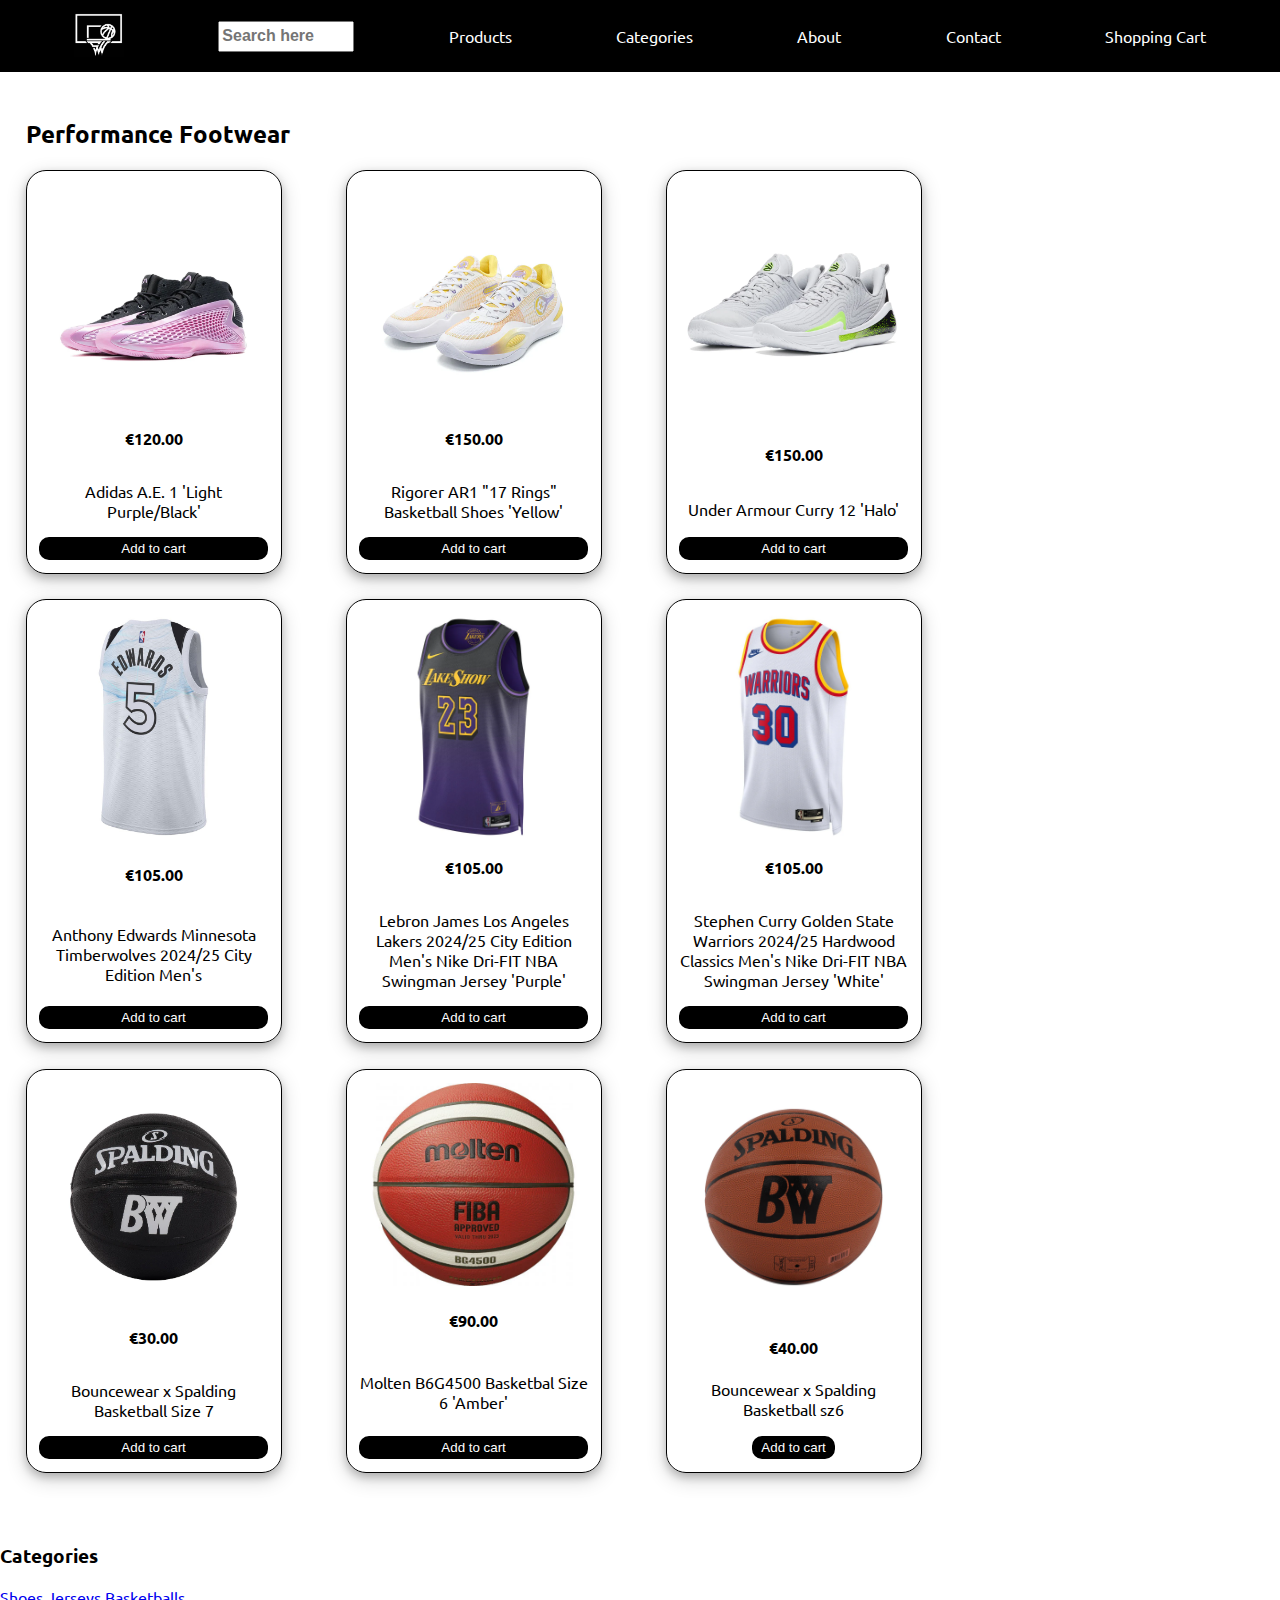
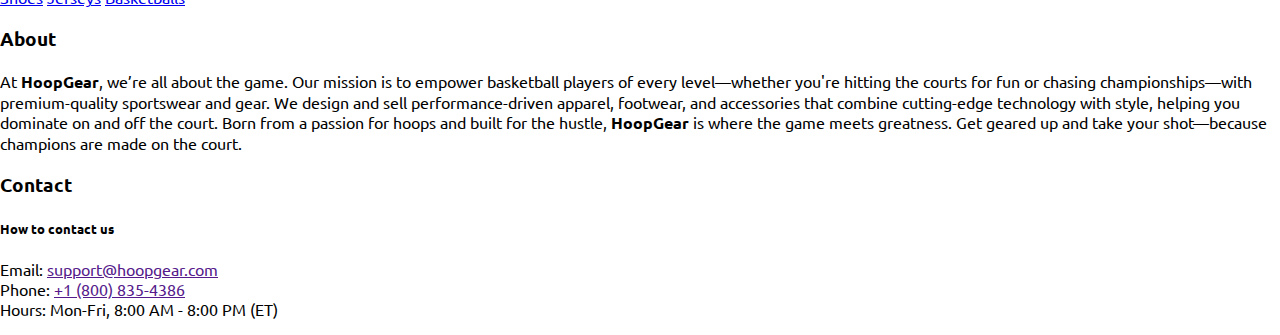
==== index.html @ bdf06744 "added wrapper to card parent" ====
<!DOCTYPE html>
<html lang="en">
  <head>
    <meta charset="UTF-8" />
    <meta name="viewport" content="width=device-width, initial-scale=1.0" />
    <title>Hoopgear</title>
    <link rel="stylesheet" href="css/style.css" />
    <link rel="preconnect" href="https://fonts.googleapis.com" />
    <link rel="preconnect" href="https://fonts.gstatic.com" crossorigin />
    <link
      href="https://fonts.googleapis.com/css2?family=Ubuntu:ital,wght@0,300;0,400;0,500;0,700;1,300;1,400;1,500;1,700&display=swap"
      rel="stylesheet"
    />
  </head>
  <body>
    <header>
      <!--Navigation bar-->
      <section id="home">
        <nav class="navbar">
          <div class="navContainer">
            <a href="#home">
              <img src="fotos/Hoopgear.jpg" alt="HoopGear" class="logo" />
            </a>
            <div class="search">
              <input
                type="text"
                placeholder="Search here"
                class="search-content"
              />
            </div>
            <a href="#products">Products</a>
            <a href="#categories">Categories</a>
            <a href="#about">About</a>
            <a href="#contact">Contact</a>
            <a href="pages/shopCart.html">Shopping Cart</a>
          </div>
        </nav>
      </section>
    </header>
    <div class="main">
      <div id="products">
        <h2><b>Performance Footwear</b></h2>
        <div class="grid-container-shoes">
          <div class="card">
            <img src="fotos/AE1.webp" alt="Anthony Edwards 1s" />
            <p><b>€120.00</b></p>
            <p>Adidas A.E. 1 'Light Purple/Black'</p>
            <button class="addCart">Add to cart</button>
          </div>

          <div class="card">
            <img src="fotos/AR1.webp" alt="Austin Reaves 1s" />
            <p><b>€150.00</b></p>
            <p>Rigorer AR1 "17 Rings" Basketball Shoes 'Yellow'</p>
            <button class="addCart">Add to cart</button>
          </div>

          <div class="card">
            <img src="fotos/curry12s.webp" alt="Stephen Curry Jersey" />
            <p><b>€150.00</b></p>
            <p>Under Armour Curry 12 'Halo'</p>
            <button class="addCart">Add to cart</button>
          </div>
        </div>

        <div class="grid-container-jerseys">
          <div class="card">
            <img src="fotos/AE_jersey.jpg" alt="Anthony Edwards Jersey" />
            <p><b>€105.00</b></p>
            <p>
              Anthony Edwards Minnesota Timberwolves 2024/25 City Edition Men's
            </p>
            <button class="addCart">Add to cart</button>
          </div>

          <div class="card">
            <img src="fotos/lebron-jersey.webp" alt="Lebron James Jersey" />
            <p><b>€105.00</b></p>
            <p>
              Lebron James Los Angeles Lakers 2024/25 City Edition Men's Nike
              Dri-FIT NBA Swingman Jersey 'Purple'
            </p>
            <button class="addCart">Add to cart</button>
          </div>

          <div class="card">
            <img src="fotos/steph-jersey.webp" alt="Stephen Curry Jersey" />
            <p><b>€105.00</b></p>
            <p>
              Stephen Curry Golden State Warriors 2024/25 Hardwood Classics
              Men's Nike Dri-FIT NBA Swingman Jersey 'White'
            </p>
            <button class="addCart">Add to cart</button>
          </div>
        </div>

        <div class="grid-container-balls">
          <div class="card">
            <img
              src="fotos/spalding_bouncwearBall.webp"
              alt="Spalding Bouncewear Basketball"
            />
            <p><b>€30.00</b></p>
            <p>Bouncewear x Spalding Basketball Size 7</p>
            <button class="addCart">Add to cart</button>
          </div>

          <div class="card">
            <img src="fotos/molten-ball.webp" alt="Molten ball " />

            <p><b>€90.00</b></p>
            <p>Molten B6G4500 Basketbal Size 6 'Amber'</p>
            <button class="addCart">Add to cart</button>
          </div>

          <div class="card">
            <img
              src="fotos/bouncewear-brown-ball.webp"
              alt="Bouncewear Brown ball"
            />
            <div class="card-description">
              <h4>€40.00</h4>
              <p>Bouncewear x Spalding Basketball sz6</p>
              <button class="addCart">Add to cart</button>
            </div>
          </div>
        </div>
      </div>
      <aside></aside>
      <section id="categories">
        <h3>Categories</h3>
        <a href="#shoes">Shoes</a>
        <a href="#jerseys">Jerseys</a>
        <a href="#basketballs">Basketballs</a>
      </section>
    </div>
    <footer>
      <section id="about">
        <h3>About</h3>
        <p>
          At <b>HoopGear</b>, we’re all about the game. Our mission is to
          empower basketball players of every level—whether you're hitting the
          courts for fun or chasing championships—with premium-quality
          sportswear and gear. We design and sell performance-driven apparel,
          footwear, and accessories that combine cutting-edge technology with
          style, helping you dominate on and off the court. Born from a passion
          for hoops and built for the hustle, <b>HoopGear</b> is where the game
          meets greatness. Get geared up and take your shot—because champions
          are made on the court.
        </p>
      </section>

      <section id="contact">
        <h3>Contact</h3>
        <h5>How to contact us</h5>
        <p>
          Email: <a href="">support@hoopgear.com</a> <br />Phone:
          <a href="">+1 (800) 835-4386</a> <br />Hours: Mon-Fri, 8:00 AM - 8:00
          PM (ET)
        </p>
      </section>
    </footer>
  </body>
</html>
---- css/style.css ----
/**/
body {
  margin: 0px;
  font-family: "Ubuntu", sans-serif;
}
header {
  position: sticky;
  top: 0;
  z-index: 1;
}
/* navigation bar*/
.navbar {
  background-color: black;
  align-content: center;
}

.navbar a {
  text-decoration: none;
  color: white;
  padding-left: 20px;
  padding-right: 20px;
  padding: 10px;
}

.navbar a:hover {
  background-color: #575757;
  transform: scale(1.05, 1.05);
}
.navContainer {
  display: flex;
  justify-content: space-between;
  align-items: center;
  padding: 2px;
  padding-left: 5vw;
  padding-right: 5vw;
}
.search {
  align-content: center;
}
.search :placeholder-shown {
  font-weight: bold;
  font-size: medium;
}
.search-content {
  height: 25px;
  width: 10vw;
}
/* images */
.logo {
  width: 50px;
}

/*Products*/
#products {
  padding: 2vw;
}
/*shoes*/
.card {
  padding: 1vw;
  border: solid black 1px;
  display: flex;
  flex-direction: column;
  justify-content: space-between;
  border-radius: 20px;
  text-align: center;
  box-shadow: 0 4px 8px 0 rgba(0, 0, 0, 0.2), 0 6px 20px 0 rgba(0, 0, 0, 0.19);
}
.card:hover {
  transform: scale(1.025, 1.025);
}
.card img {
  width: 100%;
}

.grid-container-shoes {
  display: grid;
  grid-template-columns: repeat(4, 20vw);
  gap: 5vw;
  padding-bottom: 2vw;
}

.addCart {
  color: white;
  background-color: black;
  border: solid black;
  border-radius: 10px;
}
.addCart:hover {
  transform: scale(1.05, 1.05);
  background-color: rgb(66, 66, 66);
  border: solid rgb(66, 66, 66);
  cursor: pointer;
}

/*Jerseys*/

.grid-container-jerseys {
  display: grid;
  grid-template-columns: repeat(4, 20vw);
  gap: 5vw;
  padding-bottom: 2vw;
}

/*balls*/
.grid-container-balls {
  display: grid;
  grid-template-columns: repeat(4, 20vw);
  gap: 5vw;
  padding-bottom: 2vw;
}
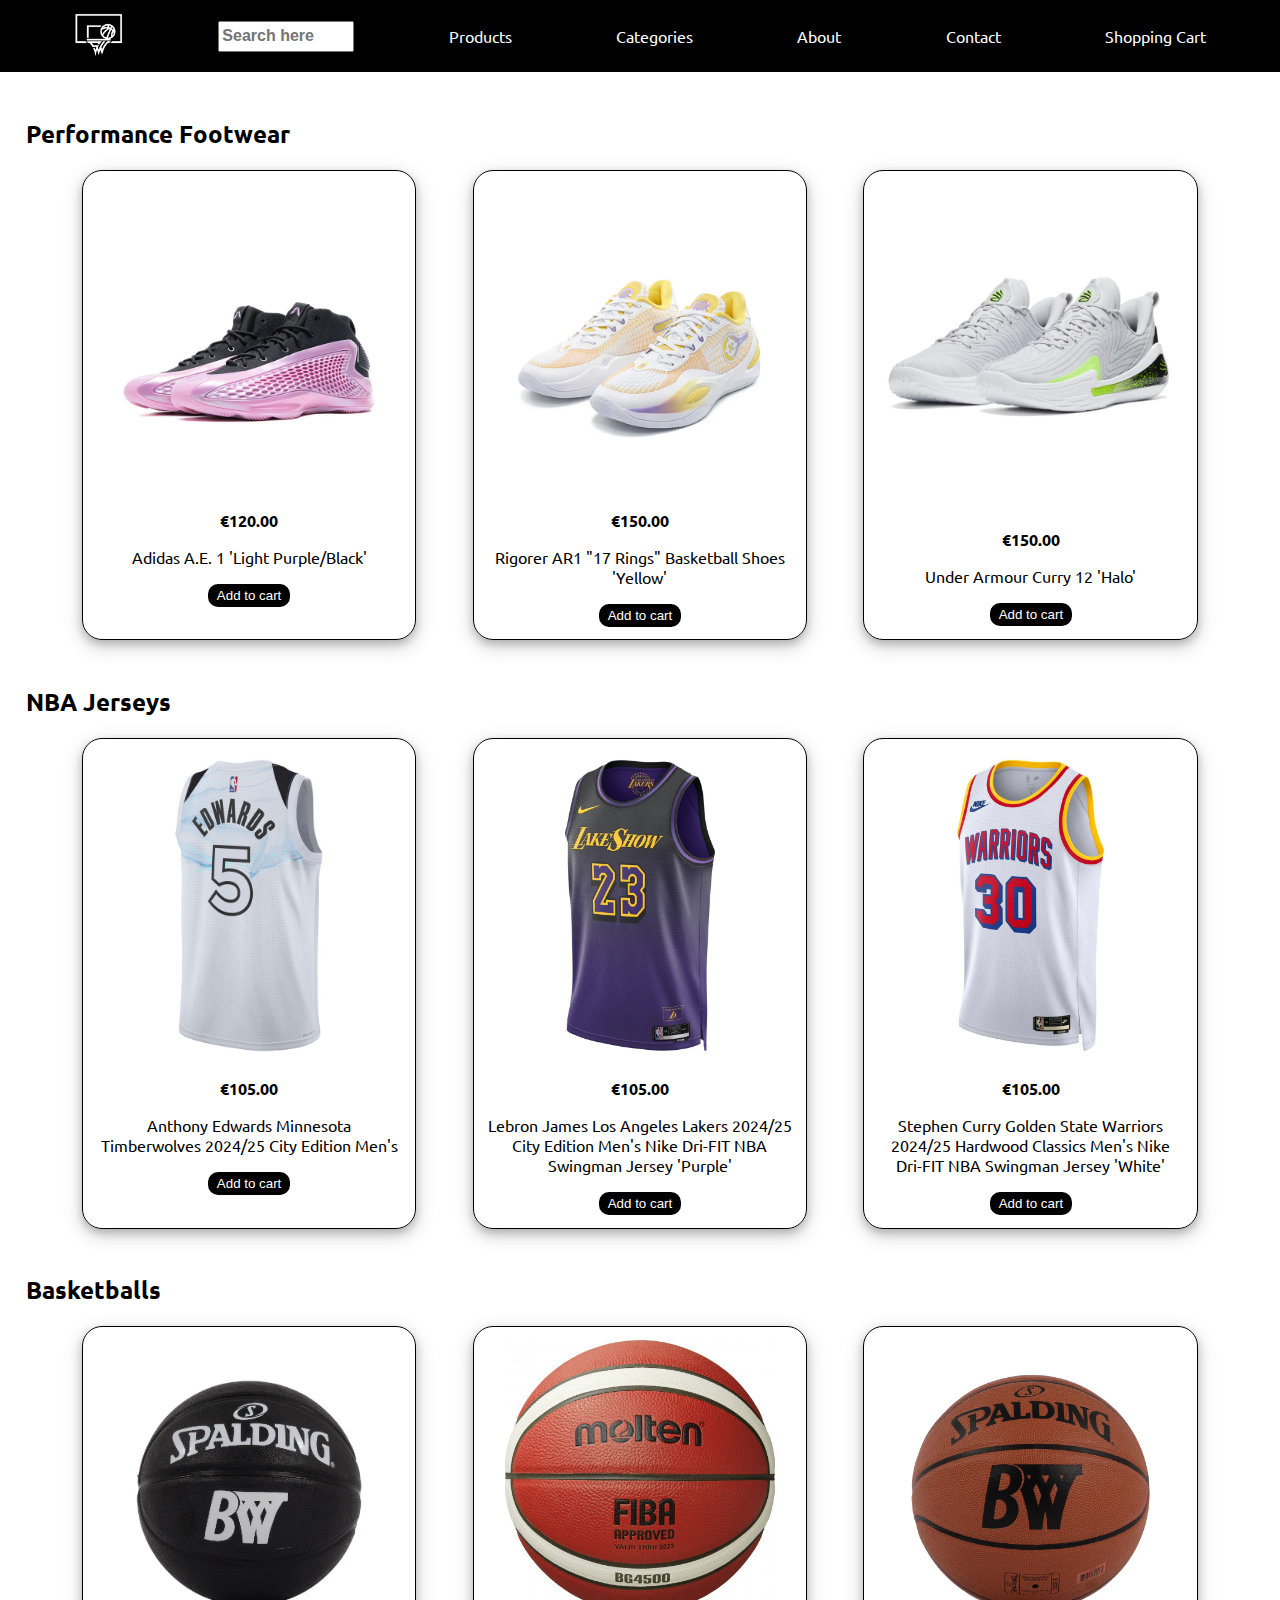
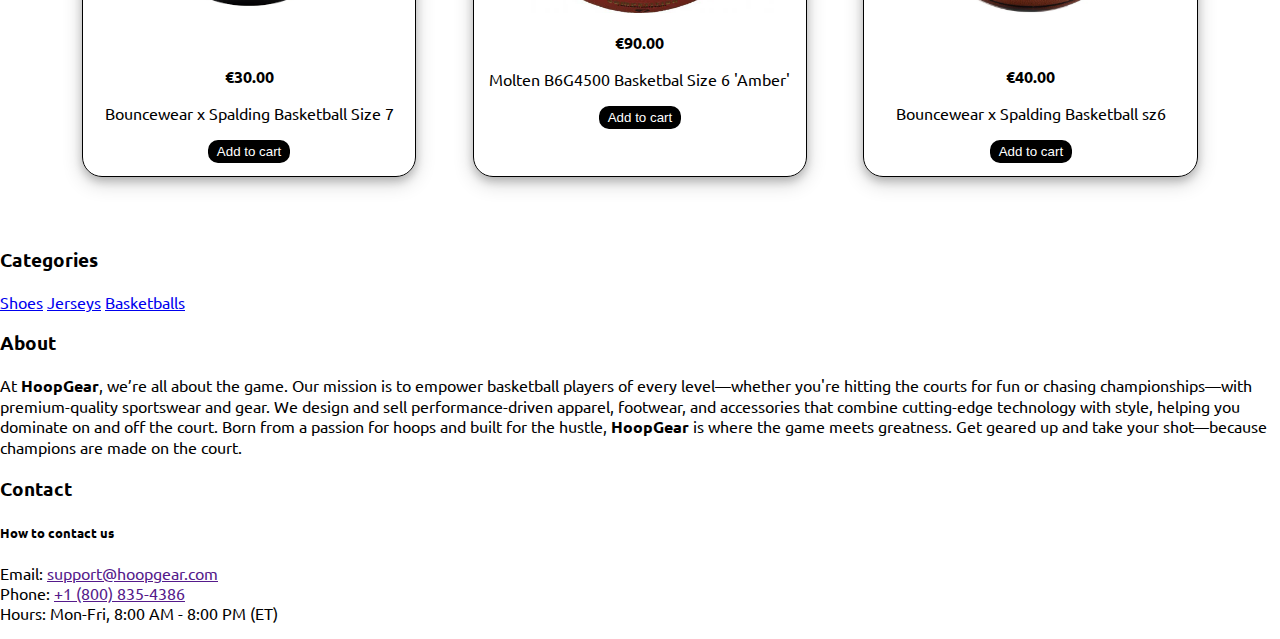
==== commit 908ea020: "added flex wrap to product items" ====
--- a/index.html
+++ b/index.html
@@ -40,7 +40,7 @@
     <div class="main">
       <div id="products">
         <h2><b>Performance Footwear</b></h2>
-        <div class="grid-container-shoes">
+        <div class="flex-wrapper-shoes">
           <div class="card">
             <img src="fotos/AE1.webp" alt="Anthony Edwards 1s" />
             <p><b>€120.00</b></p>
@@ -63,7 +63,8 @@
           </div>
         </div>
 
-        <div class="grid-container-jerseys">
+        <h2><b>NBA Jerseys</b></h2>
+        <div class="flex-wrapper-jerseys">
           <div class="card">
             <img src="fotos/AE_jersey.jpg" alt="Anthony Edwards Jersey" />
             <p><b>€105.00</b></p>
@@ -76,25 +77,20 @@
           <div class="card">
             <img src="fotos/lebron-jersey.webp" alt="Lebron James Jersey" />
             <p><b>€105.00</b></p>
-            <p>
-              Lebron James Los Angeles Lakers 2024/25 City Edition Men's Nike
-              Dri-FIT NBA Swingman Jersey 'Purple'
-            </p>
+            <p>Lebron James Los Angeles Lakers 2024/25 City Edition Men's Nike Dri-FIT NBA Swingman Jersey 'Purple'</p>
             <button class="addCart">Add to cart</button>
           </div>
 
           <div class="card">
             <img src="fotos/steph-jersey.webp" alt="Stephen Curry Jersey" />
             <p><b>€105.00</b></p>
-            <p>
-              Stephen Curry Golden State Warriors 2024/25 Hardwood Classics
-              Men's Nike Dri-FIT NBA Swingman Jersey 'White'
-            </p>
+            <p>Stephen Curry Golden State Warriors 2024/25 Hardwood Classics Men's Nike Dri-FIT NBA Swingman Jersey 'White'</p>
             <button class="addCart">Add to cart</button>
           </div>
         </div>
 
-        <div class="grid-container-balls">
+        <h2><b>Basketballs</b></h2>
+        <div class="flex-wrapper-balls">
           <div class="card">
             <img
               src="fotos/spalding_bouncwearBall.webp"
@@ -107,22 +103,16 @@
 
           <div class="card">
             <img src="fotos/molten-ball.webp" alt="Molten ball " />
-
             <p><b>€90.00</b></p>
             <p>Molten B6G4500 Basketbal Size 6 'Amber'</p>
             <button class="addCart">Add to cart</button>
           </div>
 
           <div class="card">
-            <img
-              src="fotos/bouncewear-brown-ball.webp"
-              alt="Bouncewear Brown ball"
-            />
-            <div class="card-description">
-              <h4>€40.00</h4>
-              <p>Bouncewear x Spalding Basketball sz6</p>
-              <button class="addCart">Add to cart</button>
-            </div>
+            <img src="fotos/bouncewear-brown-ball.webp" alt="Bouncewear Brown ball" />
+            <p><b>€40.00</b></p>
+            <p>Bouncewear x Spalding Basketball sz6</p>
+            <button class="addCart">Add to cart</button>
           </div>
         </div>
       </div>
--- a/css/style.css
+++ b/css/style.css
@@ -1,20 +1,20 @@
 /**/
-body {
+body{
   margin: 0px;
   font-family: "Ubuntu", sans-serif;
 }
-header {
-  position: sticky;
-  top: 0;
-  z-index: 1;
+header{
+position: sticky;
+top: 0;
+z-index: 1;
 }
 /* navigation bar*/
-.navbar {
+.navbar{
   background-color: black;
   align-content: center;
 }
 
-.navbar a {
+.navbar a{
   text-decoration: none;
   color: white;
   padding-left: 20px;
@@ -22,11 +22,11 @@
   padding: 10px;
 }
 
-.navbar a:hover {
+.navbar a:hover{
   background-color: #575757;
   transform: scale(1.05, 1.05);
 }
-.navContainer {
+.navContainer{
   display: flex;
   justify-content: space-between;
   align-items: center;
@@ -37,55 +37,52 @@
 .search {
   align-content: center;
 }
-.search :placeholder-shown {
+.search :placeholder-shown{
   font-weight: bold;
   font-size: medium;
 }
-.search-content {
-  height: 25px;
-  width: 10vw;
+.search-content{
+height: 25px;
+width: 10vw;
 }
 /* images */
-.logo {
+.logo{
   width: 50px;
 }
 
 /*Products*/
-#products {
+#products{
   padding: 2vw;
 }
 /*shoes*/
-.card {
+.card{
   padding: 1vw;
   border: solid black 1px;
-  display: flex;
-  flex-direction: column;
-  justify-content: space-between;
   border-radius: 20px;
   text-align: center;
   box-shadow: 0 4px 8px 0 rgba(0, 0, 0, 0.2), 0 6px 20px 0 rgba(0, 0, 0, 0.19);
+  width: 25%;
 }
-.card:hover {
+.card:hover{
   transform: scale(1.025, 1.025);
 }
-.card img {
+.card img{
   width: 100%;
 }
-
-.grid-container-shoes {
-  display: grid;
-  grid-template-columns: repeat(4, 20vw);
-  gap: 5vw;
+.flex-wrapper-shoes{
+  display: flex;
+  flex-wrap: wrap;
+  justify-content: space-evenly;
   padding-bottom: 2vw;
 }
 
-.addCart {
+.addCart{
   color: white;
   background-color: black;
   border: solid black;
   border-radius: 10px;
 }
-.addCart:hover {
+.addCart:hover{
   transform: scale(1.05, 1.05);
   background-color: rgb(66, 66, 66);
   border: solid rgb(66, 66, 66);
@@ -94,17 +91,17 @@
 
 /*Jerseys*/
 
-.grid-container-jerseys {
-  display: grid;
-  grid-template-columns: repeat(4, 20vw);
-  gap: 5vw;
+.flex-wrapper-jerseys{
+  display: flex;
+  flex-wrap: wrap;
+  justify-content: space-evenly;
   padding-bottom: 2vw;
 }
 
 /*balls*/
-.grid-container-balls {
-  display: grid;
-  grid-template-columns: repeat(4, 20vw);
-  gap: 5vw;
+.flex-wrapper-balls{
+  display: flex;
+  flex-wrap: wrap;
+  justify-content: space-evenly;
   padding-bottom: 2vw;
-}
+}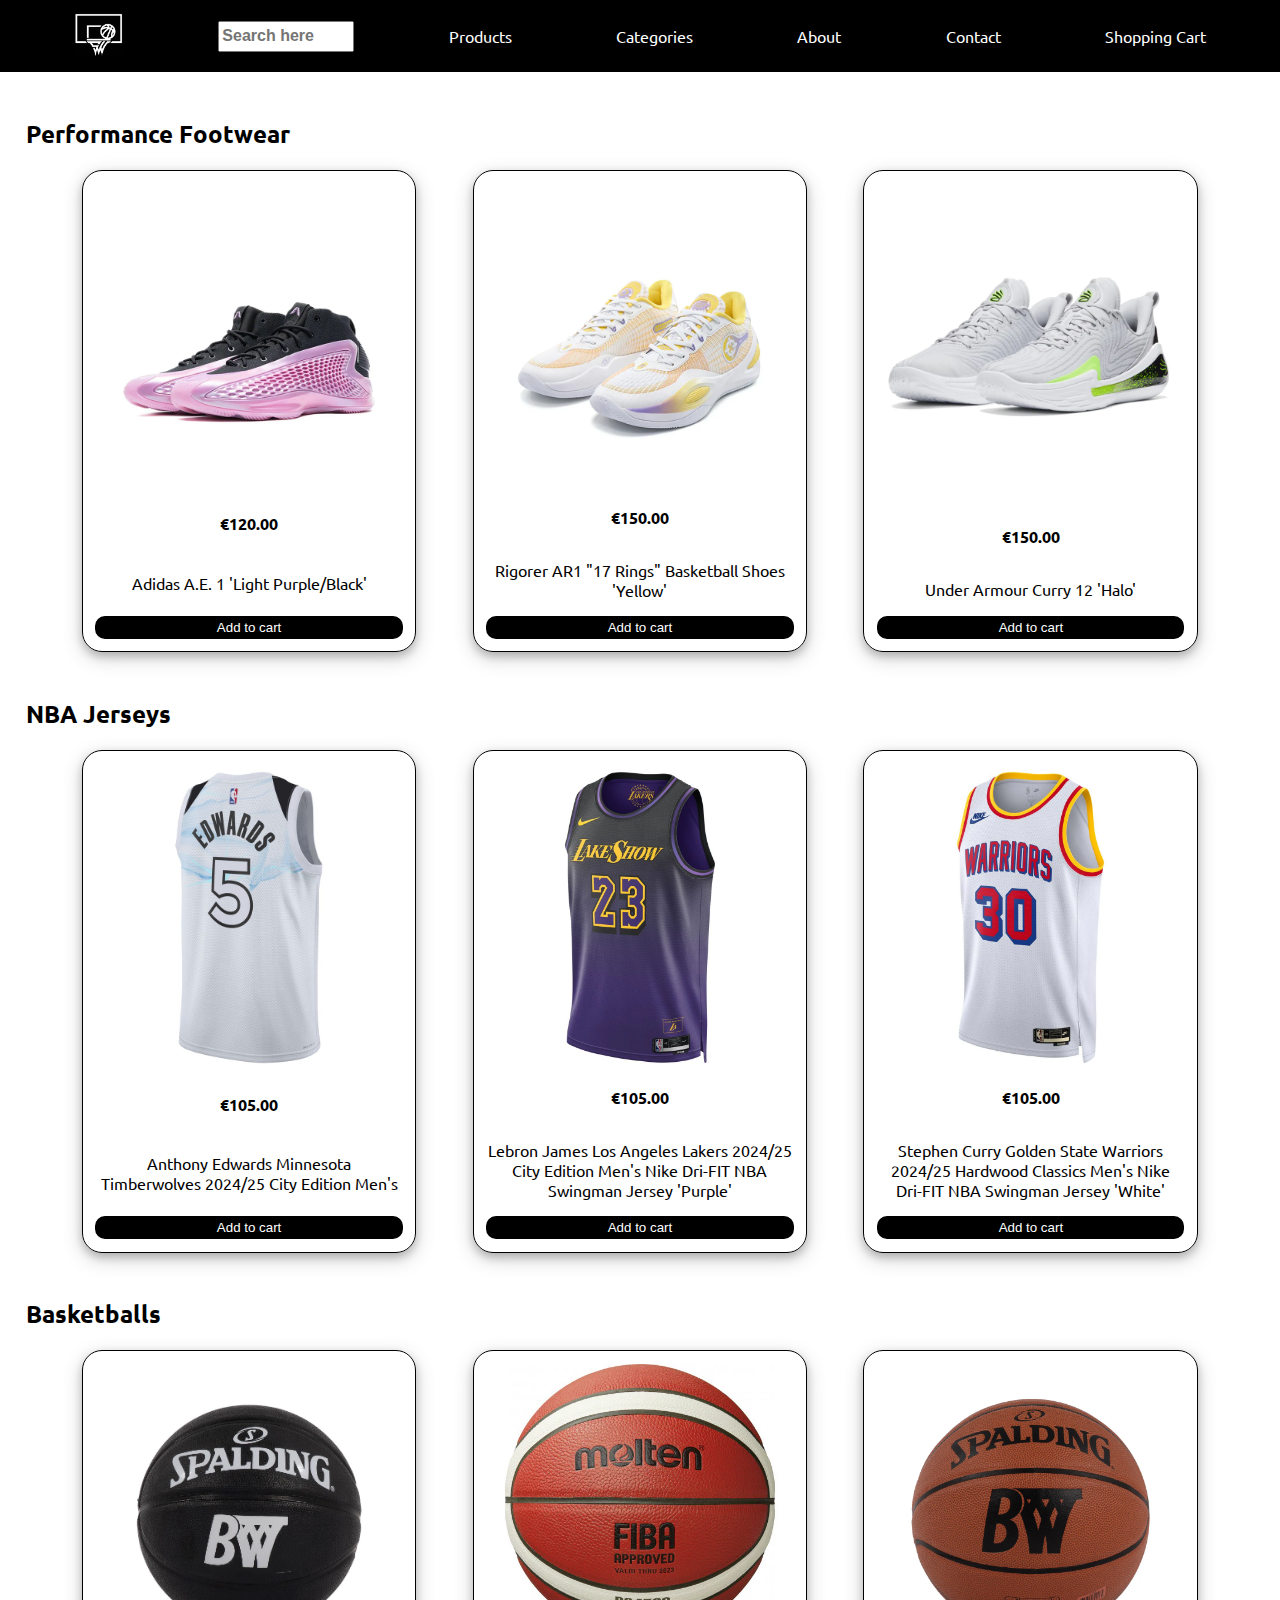
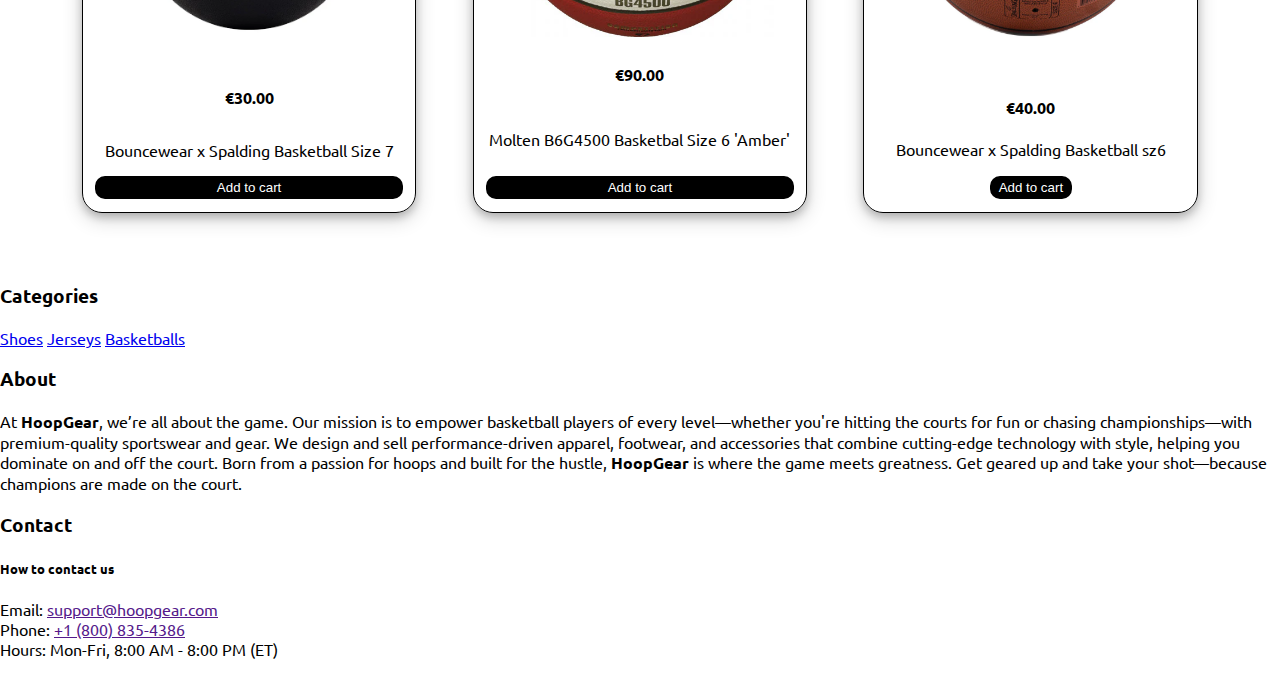
==== commit 2c3cfe03: "Merge branch 'main' of https://github.com/zavo-web/webshop-fase-1-MaxZ8487" ====
--- a/index.html
+++ b/index.html
@@ -77,14 +77,20 @@
           <div class="card">
             <img src="fotos/lebron-jersey.webp" alt="Lebron James Jersey" />
             <p><b>€105.00</b></p>
-            <p>Lebron James Los Angeles Lakers 2024/25 City Edition Men's Nike Dri-FIT NBA Swingman Jersey 'Purple'</p>
+            <p>
+              Lebron James Los Angeles Lakers 2024/25 City Edition Men's Nike
+              Dri-FIT NBA Swingman Jersey 'Purple'
+            </p>
             <button class="addCart">Add to cart</button>
           </div>
 
           <div class="card">
             <img src="fotos/steph-jersey.webp" alt="Stephen Curry Jersey" />
             <p><b>€105.00</b></p>
-            <p>Stephen Curry Golden State Warriors 2024/25 Hardwood Classics Men's Nike Dri-FIT NBA Swingman Jersey 'White'</p>
+            <p>
+              Stephen Curry Golden State Warriors 2024/25 Hardwood Classics
+              Men's Nike Dri-FIT NBA Swingman Jersey 'White'
+            </p>
             <button class="addCart">Add to cart</button>
           </div>
         </div>
@@ -103,16 +109,22 @@
 
           <div class="card">
             <img src="fotos/molten-ball.webp" alt="Molten ball " />
+
             <p><b>€90.00</b></p>
             <p>Molten B6G4500 Basketbal Size 6 'Amber'</p>
             <button class="addCart">Add to cart</button>
           </div>
 
           <div class="card">
-            <img src="fotos/bouncewear-brown-ball.webp" alt="Bouncewear Brown ball" />
-            <p><b>€40.00</b></p>
-            <p>Bouncewear x Spalding Basketball sz6</p>
-            <button class="addCart">Add to cart</button>
+            <img
+              src="fotos/bouncewear-brown-ball.webp"
+              alt="Bouncewear Brown ball"
+            />
+            <div class="card-description">
+              <h4>€40.00</h4>
+              <p>Bouncewear x Spalding Basketball sz6</p>
+              <button class="addCart">Add to cart</button>
+            </div>
           </div>
         </div>
       </div>
--- a/css/style.css
+++ b/css/style.css
@@ -1,20 +1,20 @@
 /**/
-body{
+body {
   margin: 0px;
   font-family: "Ubuntu", sans-serif;
 }
-header{
-position: sticky;
-top: 0;
-z-index: 1;
+header {
+  position: sticky;
+  top: 0;
+  z-index: 1;
 }
 /* navigation bar*/
-.navbar{
+.navbar {
   background-color: black;
   align-content: center;
 }
 
-.navbar a{
+.navbar a {
   text-decoration: none;
   color: white;
   padding-left: 20px;
@@ -22,11 +22,11 @@
   padding: 10px;
 }
 
-.navbar a:hover{
+.navbar a:hover {
   background-color: #575757;
   transform: scale(1.05, 1.05);
 }
-.navContainer{
+.navContainer {
   display: flex;
   justify-content: space-between;
   align-items: center;
@@ -37,36 +37,39 @@
 .search {
   align-content: center;
 }
-.search :placeholder-shown{
+.search :placeholder-shown {
   font-weight: bold;
   font-size: medium;
 }
-.search-content{
-height: 25px;
-width: 10vw;
+.search-content {
+  height: 25px;
+  width: 10vw;
 }
 /* images */
-.logo{
+.logo {
   width: 50px;
 }
 
 /*Products*/
-#products{
+#products {
   padding: 2vw;
 }
 /*shoes*/
-.card{
+.card {
   padding: 1vw;
   border: solid black 1px;
+  display: flex;
+  flex-direction: column;
+  justify-content: space-between;
   border-radius: 20px;
   text-align: center;
   box-shadow: 0 4px 8px 0 rgba(0, 0, 0, 0.2), 0 6px 20px 0 rgba(0, 0, 0, 0.19);
   width: 25%;
 }
-.card:hover{
+.card:hover {
   transform: scale(1.025, 1.025);
 }
-.card img{
+.card img {
   width: 100%;
 }
 .flex-wrapper-shoes{
@@ -76,13 +79,13 @@
   padding-bottom: 2vw;
 }
 
-.addCart{
+.addCart {
   color: white;
   background-color: black;
   border: solid black;
   border-radius: 10px;
 }
-.addCart:hover{
+.addCart:hover {
   transform: scale(1.05, 1.05);
   background-color: rgb(66, 66, 66);
   border: solid rgb(66, 66, 66);
@@ -104,4 +107,4 @@
   flex-wrap: wrap;
   justify-content: space-evenly;
   padding-bottom: 2vw;
-}+}
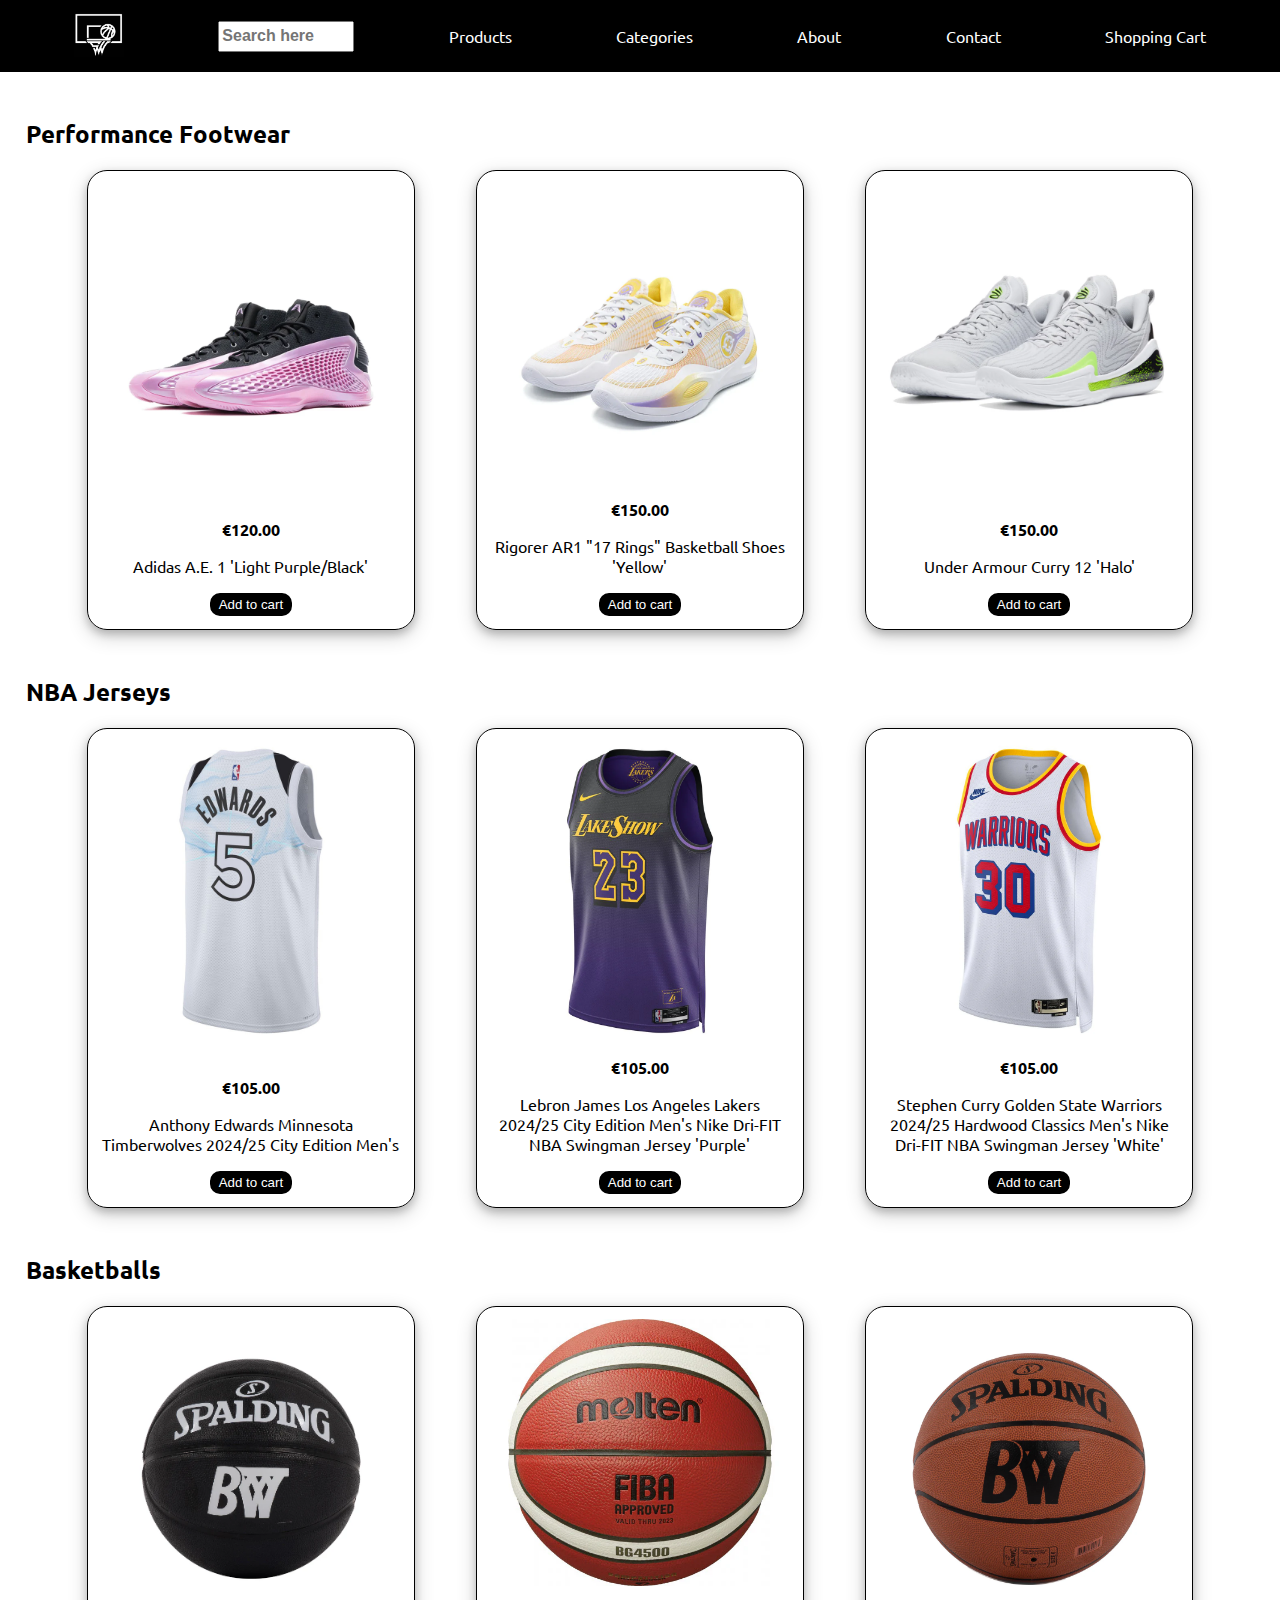
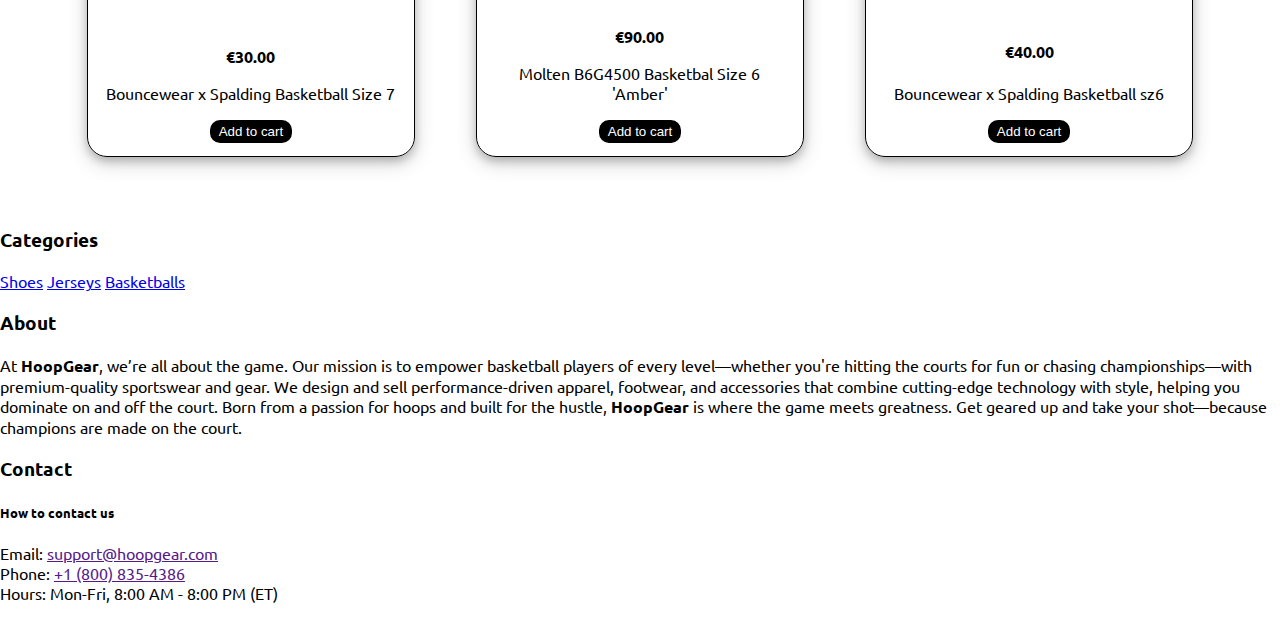
==== commit e1608670: "fixes to flex box for products" ====
--- a/index.html
+++ b/index.html
@@ -43,23 +43,29 @@
         <div class="flex-wrapper-shoes">
           <div class="card">
             <img src="fotos/AE1.webp" alt="Anthony Edwards 1s" />
+            <div class="card-description">
             <p><b>€120.00</b></p>
             <p>Adidas A.E. 1 'Light Purple/Black'</p>
             <button class="addCart">Add to cart</button>
           </div>
+          </div>
 
           <div class="card">
             <img src="fotos/AR1.webp" alt="Austin Reaves 1s" />
+            <div class="card-description">
             <p><b>€150.00</b></p>
             <p>Rigorer AR1 "17 Rings" Basketball Shoes 'Yellow'</p>
             <button class="addCart">Add to cart</button>
           </div>
+          </div>
 
           <div class="card">
             <img src="fotos/curry12s.webp" alt="Stephen Curry Jersey" />
+            <div class="card-description">
             <p><b>€150.00</b></p>
             <p>Under Armour Curry 12 'Halo'</p>
             <button class="addCart">Add to cart</button>
+          </div>
           </div>
         </div>
 
@@ -67,15 +73,18 @@
         <div class="flex-wrapper-jerseys">
           <div class="card">
             <img src="fotos/AE_jersey.jpg" alt="Anthony Edwards Jersey" />
+            <div class="card-description">
             <p><b>€105.00</b></p>
             <p>
               Anthony Edwards Minnesota Timberwolves 2024/25 City Edition Men's
             </p>
             <button class="addCart">Add to cart</button>
           </div>
+          </div>
 
           <div class="card">
             <img src="fotos/lebron-jersey.webp" alt="Lebron James Jersey" />
+            <div class="card-description">
             <p><b>€105.00</b></p>
             <p>
               Lebron James Los Angeles Lakers 2024/25 City Edition Men's Nike
@@ -83,17 +92,20 @@
             </p>
             <button class="addCart">Add to cart</button>
           </div>
+          </div>
 
           <div class="card">
             <img src="fotos/steph-jersey.webp" alt="Stephen Curry Jersey" />
+            <div class="card-description">
             <p><b>€105.00</b></p>
             <p>
               Stephen Curry Golden State Warriors 2024/25 Hardwood Classics
               Men's Nike Dri-FIT NBA Swingman Jersey 'White'
             </p>
-            <button class="addCart">Add to cart</button>
+            <button class="addCart">Add to cart</button> 
           </div>
         </div>
+      </div>
 
         <h2><b>Basketballs</b></h2>
         <div class="flex-wrapper-balls">
@@ -102,17 +114,20 @@
               src="fotos/spalding_bouncwearBall.webp"
               alt="Spalding Bouncewear Basketball"
             />
+            <div class="card-description">
             <p><b>€30.00</b></p>
             <p>Bouncewear x Spalding Basketball Size 7</p>
             <button class="addCart">Add to cart</button>
           </div>
+          </div>
 
           <div class="card">
             <img src="fotos/molten-ball.webp" alt="Molten ball " />
-
+            <div class="card-description">
             <p><b>€90.00</b></p>
             <p>Molten B6G4500 Basketbal Size 6 'Amber'</p>
             <button class="addCart">Add to cart</button>
+          </div>
           </div>
 
           <div class="card">
--- a/css/style.css
+++ b/css/style.css
@@ -64,10 +64,12 @@
   border-radius: 20px;
   text-align: center;
   box-shadow: 0 4px 8px 0 rgba(0, 0, 0, 0.2), 0 6px 20px 0 rgba(0, 0, 0, 0.19);
-  width: 25%;
+  max-width: 300px;
+  width: 33.3%;
 }
 .card:hover {
   transform: scale(1.025, 1.025);
+  cursor: pointer;
 }
 .card img {
   width: 100%;
@@ -89,7 +91,6 @@
   transform: scale(1.05, 1.05);
   background-color: rgb(66, 66, 66);
   border: solid rgb(66, 66, 66);
-  cursor: pointer;
 }
 
 /*Jerseys*/
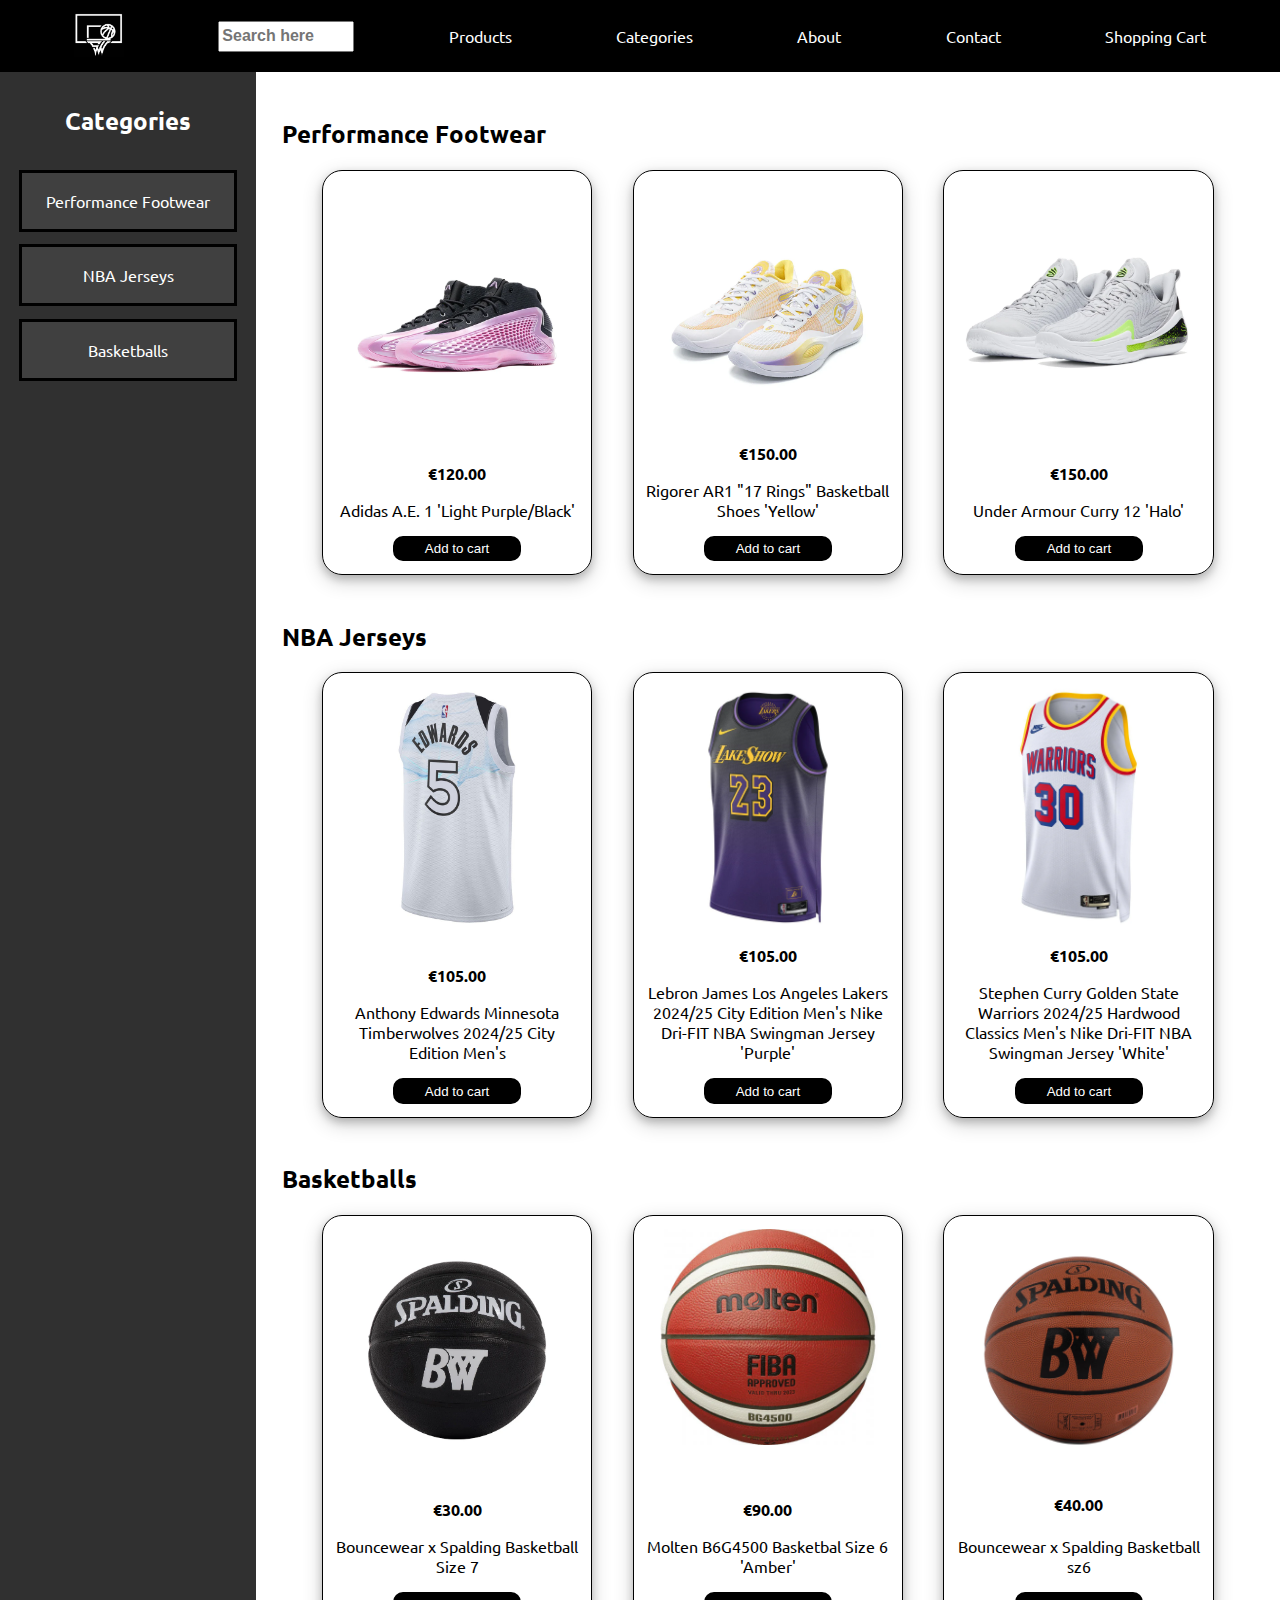
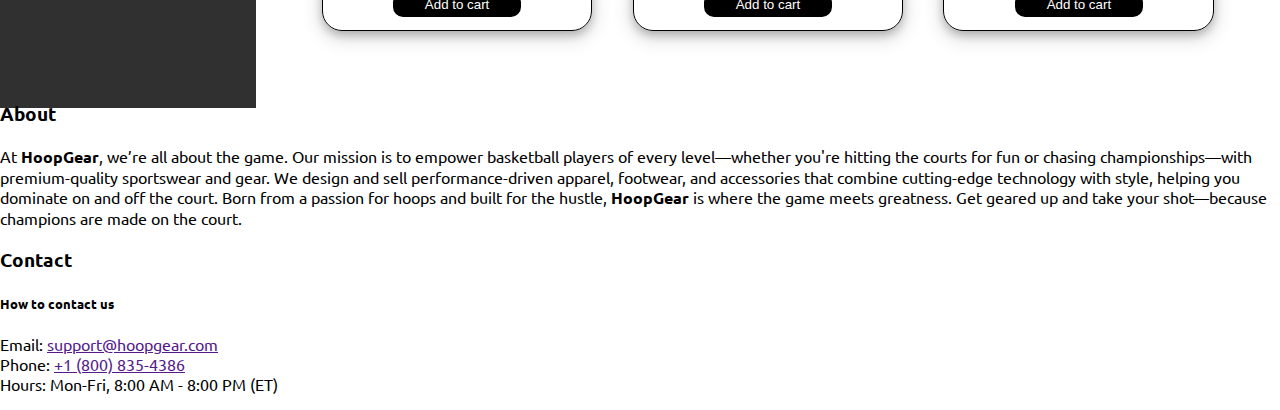
==== commit e8ec49da: "made a side bar with my categories" ====
--- a/index.html
+++ b/index.html
@@ -37,120 +37,132 @@
         </nav>
       </section>
     </header>
-    <div class="main">
-      <div id="products">
-        <h2><b>Performance Footwear</b></h2>
-        <div class="flex-wrapper-shoes">
-          <div class="card">
-            <img src="fotos/AE1.webp" alt="Anthony Edwards 1s" />
-            <div class="card-description">
-            <p><b>€120.00</b></p>
-            <p>Adidas A.E. 1 'Light Purple/Black'</p>
-            <button class="addCart">Add to cart</button>
+    <main>
+      <section id="categories">
+        <div class="container-sidebar">
+          <h2>Categories</h2>
+          <div class="categorieLink">
+            <a href="#shoes">Performance Footwear</a>
           </div>
+          <div class="categorieLink">
+            <a href="#jerseys">NBA Jerseys</a>
           </div>
-
-          <div class="card">
-            <img src="fotos/AR1.webp" alt="Austin Reaves 1s" />
-            <div class="card-description">
-            <p><b>€150.00</b></p>
-            <p>Rigorer AR1 "17 Rings" Basketball Shoes 'Yellow'</p>
-            <button class="addCart">Add to cart</button>
-          </div>
-          </div>
-
-          <div class="card">
-            <img src="fotos/curry12s.webp" alt="Stephen Curry Jersey" />
-            <div class="card-description">
-            <p><b>€150.00</b></p>
-            <p>Under Armour Curry 12 'Halo'</p>
-            <button class="addCart">Add to cart</button>
-          </div>
+          <div class="categorieLink">
+            <a href="#basketballs">Basketballs</a>
           </div>
         </div>
+      </section>
+      <section id="products">
+        <div id="shoes">
+          <h2><b>Performance Footwear</b></h2>
+          <div class="flex-wrapper-shoes">
+            <div class="card">
+              <img src="fotos/AE1.webp" alt="Anthony Edwards 1s" />
+              <div class="card-description">
+                <p><b>€120.00</b></p>
+                <p>Adidas A.E. 1 'Light Purple/Black'</p>
+                <button class="addCart">Add to cart</button>
+              </div>
+            </div>
 
-        <h2><b>NBA Jerseys</b></h2>
-        <div class="flex-wrapper-jerseys">
-          <div class="card">
-            <img src="fotos/AE_jersey.jpg" alt="Anthony Edwards Jersey" />
-            <div class="card-description">
-            <p><b>€105.00</b></p>
-            <p>
-              Anthony Edwards Minnesota Timberwolves 2024/25 City Edition Men's
-            </p>
-            <button class="addCart">Add to cart</button>
+            <div class="card">
+              <img src="fotos/AR1.webp" alt="Austin Reaves 1s" />
+              <div class="card-description">
+                <p><b>€150.00</b></p>
+                <p>Rigorer AR1 "17 Rings" Basketball Shoes 'Yellow'</p>
+                <button class="addCart">Add to cart</button>
+              </div>
+            </div>
+
+            <div class="card">
+              <img src="fotos/curry12s.webp" alt="Stephen Curry Jersey" />
+              <div class="card-description">
+                <p><b>€150.00</b></p>
+                <p>Under Armour Curry 12 'Halo'</p>
+                <button class="addCart">Add to cart</button>
+              </div>
+            </div>
           </div>
-          </div>
+          <div id="jerseys">
+            <h2><b>NBA Jerseys</b></h2>
+            <div class="flex-wrapper-jerseys">
+              <div class="card">
+                <img src="fotos/AE_jersey.jpg" alt="Anthony Edwards Jersey" />
+                <div class="card-description">
+                  <p><b>€105.00</b></p>
+                  <p>
+                    Anthony Edwards Minnesota Timberwolves 2024/25 City Edition
+                    Men's
+                  </p>
+                  <button class="addCart">Add to cart</button>
+                </div>
+              </div>
 
-          <div class="card">
-            <img src="fotos/lebron-jersey.webp" alt="Lebron James Jersey" />
-            <div class="card-description">
-            <p><b>€105.00</b></p>
-            <p>
-              Lebron James Los Angeles Lakers 2024/25 City Edition Men's Nike
-              Dri-FIT NBA Swingman Jersey 'Purple'
-            </p>
-            <button class="addCart">Add to cart</button>
-          </div>
-          </div>
+              <div class="card">
+                <img src="fotos/lebron-jersey.webp" alt="Lebron James Jersey" />
+                <div class="card-description">
+                  <p><b>€105.00</b></p>
+                  <p>
+                    Lebron James Los Angeles Lakers 2024/25 City Edition Men's
+                    Nike Dri-FIT NBA Swingman Jersey 'Purple'
+                  </p>
+                  <button class="addCart">Add to cart</button>
+                </div>
+              </div>
 
-          <div class="card">
-            <img src="fotos/steph-jersey.webp" alt="Stephen Curry Jersey" />
-            <div class="card-description">
-            <p><b>€105.00</b></p>
-            <p>
-              Stephen Curry Golden State Warriors 2024/25 Hardwood Classics
-              Men's Nike Dri-FIT NBA Swingman Jersey 'White'
-            </p>
-            <button class="addCart">Add to cart</button> 
-          </div>
-        </div>
-      </div>
-
-        <h2><b>Basketballs</b></h2>
-        <div class="flex-wrapper-balls">
-          <div class="card">
-            <img
-              src="fotos/spalding_bouncwearBall.webp"
-              alt="Spalding Bouncewear Basketball"
-            />
-            <div class="card-description">
-            <p><b>€30.00</b></p>
-            <p>Bouncewear x Spalding Basketball Size 7</p>
-            <button class="addCart">Add to cart</button>
-          </div>
-          </div>
-
-          <div class="card">
-            <img src="fotos/molten-ball.webp" alt="Molten ball " />
-            <div class="card-description">
-            <p><b>€90.00</b></p>
-            <p>Molten B6G4500 Basketbal Size 6 'Amber'</p>
-            <button class="addCart">Add to cart</button>
-          </div>
-          </div>
-
-          <div class="card">
-            <img
-              src="fotos/bouncewear-brown-ball.webp"
-              alt="Bouncewear Brown ball"
-            />
-            <div class="card-description">
-              <h4>€40.00</h4>
-              <p>Bouncewear x Spalding Basketball sz6</p>
-              <button class="addCart">Add to cart</button>
+              <div class="card">
+                <img src="fotos/steph-jersey.webp" alt="Stephen Curry Jersey" />
+                <div class="card-description">
+                  <p><b>€105.00</b></p>
+                  <p>
+                    Stephen Curry Golden State Warriors 2024/25 Hardwood
+                    Classics Men's Nike Dri-FIT NBA Swingman Jersey 'White'
+                  </p>
+                  <button class="addCart">Add to cart</button>
+                </div>
+              </div>
             </div>
           </div>
         </div>
-      </div>
-      <aside></aside>
-      <section id="categories">
-        <h3>Categories</h3>
-        <a href="#shoes">Shoes</a>
-        <a href="#jerseys">Jerseys</a>
-        <a href="#basketballs">Basketballs</a>
+        <div id="basketballs">
+          <h2><b>Basketballs</b></h2>
+          <div class="flex-wrapper-balls">
+            <div class="card">
+              <img
+                src="fotos/spalding_bouncwearBall.webp"
+                alt="Spalding Bouncewear Basketball"
+              />
+              <div class="card-description">
+                <p><b>€30.00</b></p>
+                <p>Bouncewear x Spalding Basketball Size 7</p>
+                <button class="addCart">Add to cart</button>
+              </div>
+            </div>
+
+            <div class="card">
+              <img src="fotos/molten-ball.webp" alt="Molten ball " />
+              <div class="card-description">
+                <p><b>€90.00</b></p>
+                <p>Molten B6G4500 Basketbal Size 6 'Amber'</p>
+                <button class="addCart">Add to cart</button>
+              </div>
+            </div>
+
+            <div class="card">
+              <img
+                src="fotos/bouncewear-brown-ball.webp"
+                alt="Bouncewear Brown ball"
+              />
+              <div class="card-description">
+                <h4>€40.00</h4>
+                <p>Bouncewear x Spalding Basketball sz6</p>
+                <button class="addCart">Add to cart</button>
+              </div>
+            </div>
+          </div>
+        </div>
       </section>
-    </div>
+    </main>
     <footer>
       <section id="about">
         <h3>About</h3>
--- a/css/style.css
+++ b/css/style.css
@@ -23,7 +23,7 @@
 }
 
 .navbar a:hover {
-  background-color: #575757;
+  background-color: hsl(0, 0%, 11%);
   transform: scale(1.05, 1.05);
 }
 .navContainer {
@@ -50,11 +50,43 @@
   width: 50px;
 }
 
+main{
+  display: grid;
+  grid-template-columns: 20% 1fr;
+}
+
+.container-sidebar{
+  display: flex;
+  flex-direction: column;
+  gap: 1vw;
+  background-color: hsl(0, 0%, 19%);
+  height: 100%;
+  color: white;
+  text-align: center;
+  padding: 1vw;
+  padding-left: 1.5vw;
+  padding-right: 1.5vw;
+}
+.categorieLink a{
+  text-decoration: none;
+  color: white;
+}
+.categorieLink{  
+  background-color: hsl(0, 0%, 25%);
+  border: solid black;
+  height: 3.5em; 
+  align-content: center;
+}
+.categorieLink:hover{  
+  background-color: hsl(0, 0%, 30% );
+  transform: scale(1.05, 1.05);
+  cursor: pointer;
+}
+
 /*Products*/
 #products {
   padding: 2vw;
 }
-/*shoes*/
 .card {
   padding: 1vw;
   border: solid black 1px;
@@ -65,7 +97,7 @@
   text-align: center;
   box-shadow: 0 4px 8px 0 rgba(0, 0, 0, 0.2), 0 6px 20px 0 rgba(0, 0, 0, 0.19);
   max-width: 300px;
-  width: 33.3%;
+  width: 25%;
 }
 .card:hover {
   transform: scale(1.025, 1.025);
@@ -74,23 +106,28 @@
 .card img {
   width: 100%;
 }
-.flex-wrapper-shoes{
-  display: flex;
-  flex-wrap: wrap;
-  justify-content: space-evenly;
-  padding-bottom: 2vw;
-}
 
 .addCart {
   color: white;
   background-color: black;
   border: solid black;
   border-radius: 10px;
+  width: 10vw;
+  height: 2vw;
 }
 .addCart:hover {
   transform: scale(1.05, 1.05);
   background-color: rgb(66, 66, 66);
   border: solid rgb(66, 66, 66);
+  cursor: pointer;
+}
+
+/*shoes*/
+.flex-wrapper-shoes{
+  display: flex;
+  flex-wrap: wrap;
+  justify-content: space-evenly;
+  padding-bottom: 2vw;
 }
 
 /*Jerseys*/
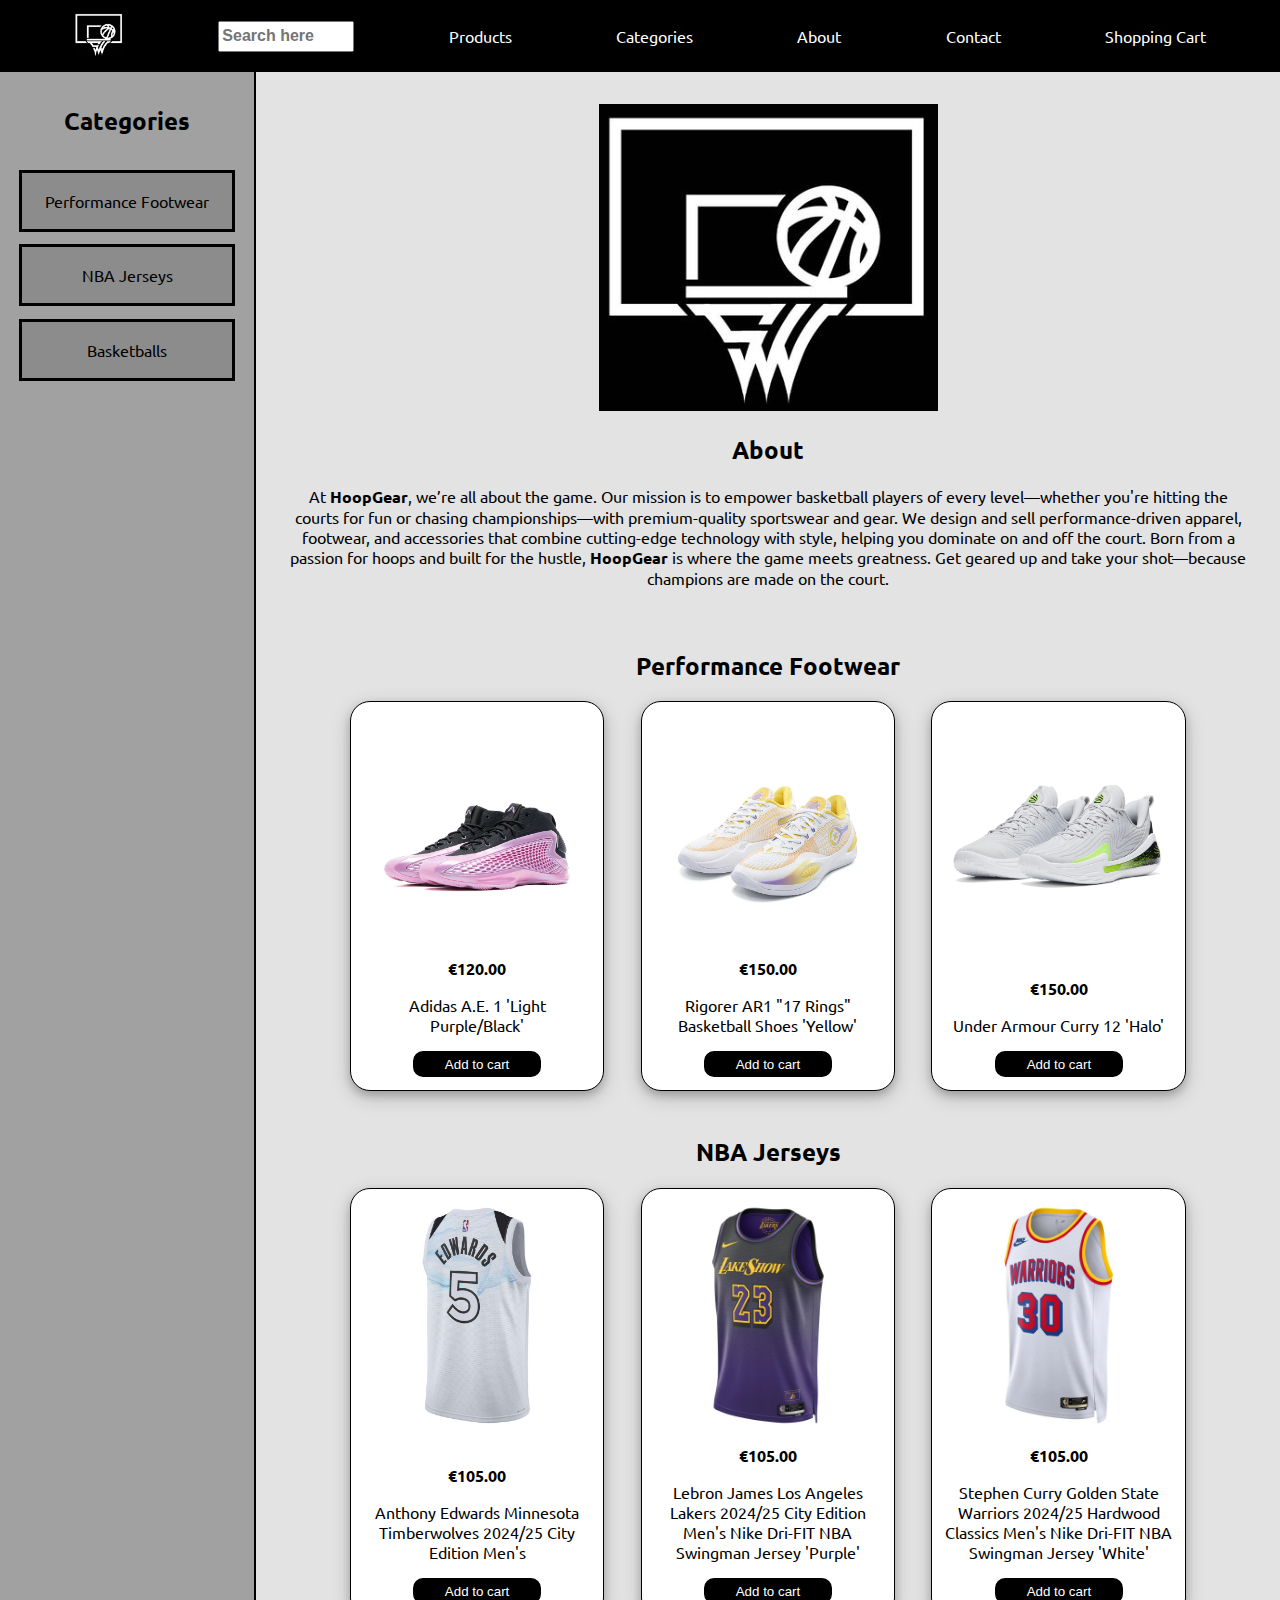
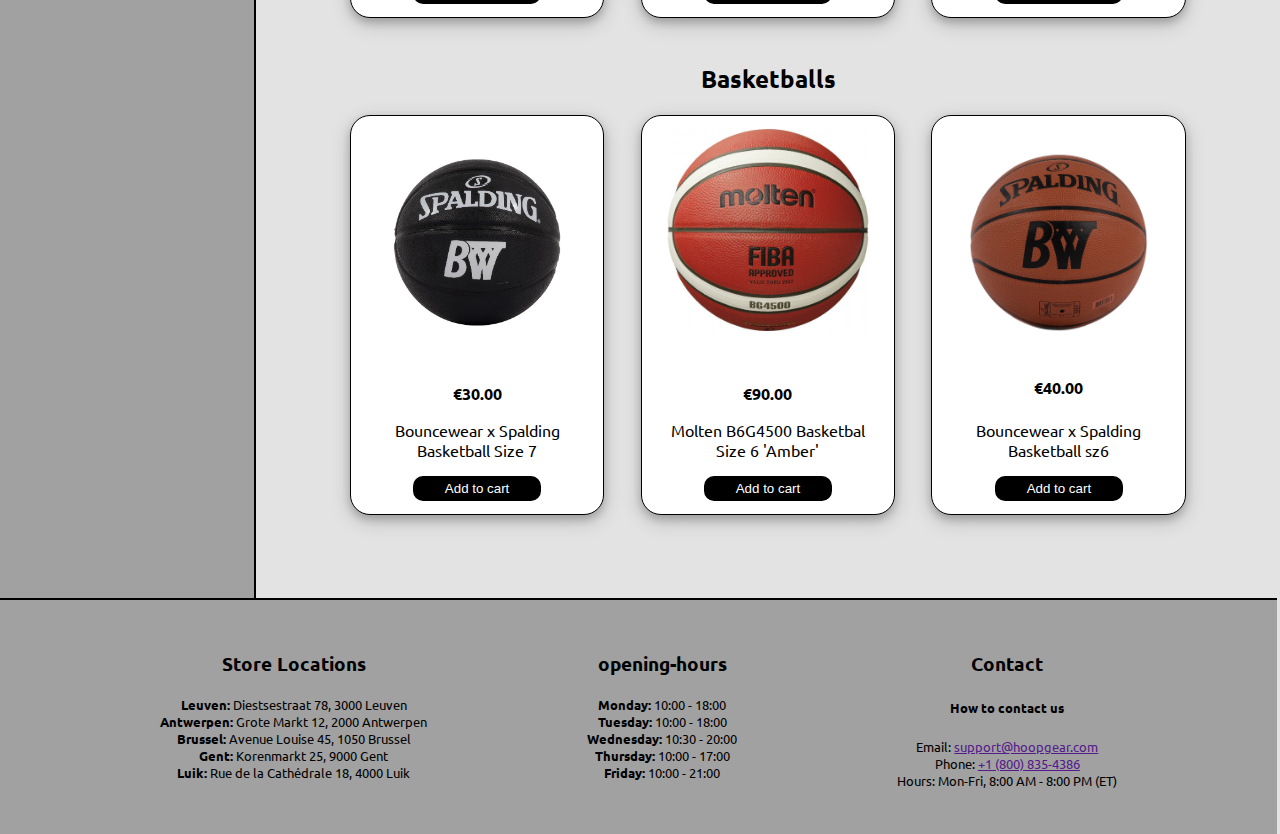
==== commit 1d7e1024: "Made the footer and also minor visual changes" ====
--- a/index.html
+++ b/index.html
@@ -38,156 +38,191 @@
       </section>
     </header>
     <main>
-      <section id="categories">
-        <div class="container-sidebar">
-          <h2>Categories</h2>
-          <div class="categorieLink">
-            <a href="#shoes">Performance Footwear</a>
+      <div class="container-grid">
+        <section id="categories">
+          <div class="flexbox-sidebar">
+            <h2>Categories</h2>
+            <div class="categorieLink">
+              <a href="#shoes">Performance Footwear</a>
+            </div>
+            <div class="categorieLink">
+              <a href="#jerseys">NBA Jerseys</a>
+            </div>
+            <div class="categorieLink">
+              <a href="#basketballs">Basketballs</a>
+            </div>
           </div>
-          <div class="categorieLink">
-            <a href="#jerseys">NBA Jerseys</a>
-          </div>
-          <div class="categorieLink">
-            <a href="#basketballs">Basketballs</a>
-          </div>
+        </section>
+        <div class="main-content">
+          <section id="about">
+            <div id="foto-about">
+            <img src="fotos/Hoopgear.jpg" alt="HoopGear" />
+            </div>
+            <h2>About</h2>
+            <p>
+              At <b>HoopGear</b>, we’re all about the game. Our mission is to
+              empower basketball players of every level—whether you're hitting
+              the courts for fun or chasing championships—with premium-quality
+              sportswear and gear. We design and sell performance-driven
+              apparel, footwear, and accessories that combine cutting-edge
+              technology with style, helping you dominate on and off the court.
+              Born from a passion for hoops and built for the hustle,
+              <b>HoopGear</b> is where the game meets greatness. Get geared up
+              and take your shot—because champions are made on the court.
+            </p>
+          </section>
+          <section id="products">
+            <div id="shoes">
+              <h2>Performance Footwear</h2>
+              <div class="flex-wrapper-shoes">
+                <div class="card">
+                  <img src="fotos/AE1.webp" alt="Anthony Edwards 1s" />
+                  <div class="card-description">
+                    <p><b>€120.00</b></p>
+                    <p>Adidas A.E. 1 'Light Purple/Black'</p>
+                    <button class="addCart">Add to cart</button>
+                  </div>
+                </div>
+
+                <div class="card">
+                  <img src="fotos/AR1.webp" alt="Austin Reaves 1s" />
+                  <div class="card-description">
+                    <p><b>€150.00</b></p>
+                    <p>Rigorer AR1 "17 Rings" Basketball Shoes 'Yellow'</p>
+                    <button class="addCart">Add to cart</button>
+                  </div>
+                </div>
+
+                <div class="card">
+                  <img src="fotos/curry12s.webp" alt="Stephen Curry Jersey" />
+                  <div class="card-description">
+                    <p><b>€150.00</b></p>
+                    <p>Under Armour Curry 12 'Halo'</p>
+                    <button class="addCart">Add to cart</button>
+                  </div>
+                </div>
+              </div>
+              <div id="jerseys">
+                <h2>NBA Jerseys</h2>
+                <div class="flex-wrapper-jerseys">
+                  <div class="card">
+                    <img
+                      src="fotos/AE_jersey.jpg"
+                      alt="Anthony Edwards Jersey"
+                    />
+                    <div class="card-description">
+                      <p><b>€105.00</b></p>
+                      <p>
+                        Anthony Edwards Minnesota Timberwolves 2024/25 City
+                        Edition Men's
+                      </p>
+                      <button class="addCart">Add to cart</button>
+                    </div>
+                  </div>
+
+                  <div class="card">
+                    <img
+                      src="fotos/lebron-jersey.webp"
+                      alt="Lebron James Jersey"
+                    />
+                    <div class="card-description">
+                      <p><b>€105.00</b></p>
+                      <p>
+                        Lebron James Los Angeles Lakers 2024/25 City Edition
+                        Men's Nike Dri-FIT NBA Swingman Jersey 'Purple'
+                      </p>
+                      <button class="addCart">Add to cart</button>
+                    </div>
+                  </div>
+
+                  <div class="card">
+                    <img
+                      src="fotos/steph-jersey.webp"
+                      alt="Stephen Curry Jersey"
+                    />
+                    <div class="card-description">
+                      <p><b>€105.00</b></p>
+                      <p>
+                        Stephen Curry Golden State Warriors 2024/25 Hardwood
+                        Classics Men's Nike Dri-FIT NBA Swingman Jersey 'White'
+                      </p>
+                      <button class="addCart">Add to cart</button>
+                    </div>
+                  </div>
+                </div>
+              </div>
+            </div>
+            <div id="basketballs">
+              <h2>Basketballs</h2>
+              <div class="flex-wrapper-balls">
+                <div class="card">
+                  <img
+                    src="fotos/spalding_bouncwearBall.webp"
+                    alt="Spalding Bouncewear Basketball"
+                  />
+                  <div class="card-description">
+                    <p><b>€30.00</b></p>
+                    <p>Bouncewear x Spalding Basketball Size 7</p>
+                    <button class="addCart">Add to cart</button>
+                  </div>
+                </div>
+
+                <div class="card">
+                  <img src="fotos/molten-ball.webp" alt="Molten ball " />
+                  <div class="card-description">
+                    <p><b>€90.00</b></p>
+                    <p>Molten B6G4500 Basketbal Size 6 'Amber'</p>
+                    <button class="addCart">Add to cart</button>
+                  </div>
+                </div>
+
+                <div class="card">
+                  <img
+                    src="fotos/bouncewear-brown-ball.webp"
+                    alt="Bouncewear Brown ball"
+                  />
+                  <div class="card-description">
+                    <h4>€40.00</h4>
+                    <p>Bouncewear x Spalding Basketball sz6</p>
+                    <button class="addCart">Add to cart</button>
+                  </div>
+                </div>
+              </div>
+            </div>
+          </section>
         </div>
-      </section>
-      <section id="products">
-        <div id="shoes">
-          <h2><b>Performance Footwear</b></h2>
-          <div class="flex-wrapper-shoes">
-            <div class="card">
-              <img src="fotos/AE1.webp" alt="Anthony Edwards 1s" />
-              <div class="card-description">
-                <p><b>€120.00</b></p>
-                <p>Adidas A.E. 1 'Light Purple/Black'</p>
-                <button class="addCart">Add to cart</button>
-              </div>
-            </div>
-
-            <div class="card">
-              <img src="fotos/AR1.webp" alt="Austin Reaves 1s" />
-              <div class="card-description">
-                <p><b>€150.00</b></p>
-                <p>Rigorer AR1 "17 Rings" Basketball Shoes 'Yellow'</p>
-                <button class="addCart">Add to cart</button>
-              </div>
-            </div>
-
-            <div class="card">
-              <img src="fotos/curry12s.webp" alt="Stephen Curry Jersey" />
-              <div class="card-description">
-                <p><b>€150.00</b></p>
-                <p>Under Armour Curry 12 'Halo'</p>
-                <button class="addCart">Add to cart</button>
-              </div>
-            </div>
-          </div>
-          <div id="jerseys">
-            <h2><b>NBA Jerseys</b></h2>
-            <div class="flex-wrapper-jerseys">
-              <div class="card">
-                <img src="fotos/AE_jersey.jpg" alt="Anthony Edwards Jersey" />
-                <div class="card-description">
-                  <p><b>€105.00</b></p>
-                  <p>
-                    Anthony Edwards Minnesota Timberwolves 2024/25 City Edition
-                    Men's
-                  </p>
-                  <button class="addCart">Add to cart</button>
-                </div>
-              </div>
-
-              <div class="card">
-                <img src="fotos/lebron-jersey.webp" alt="Lebron James Jersey" />
-                <div class="card-description">
-                  <p><b>€105.00</b></p>
-                  <p>
-                    Lebron James Los Angeles Lakers 2024/25 City Edition Men's
-                    Nike Dri-FIT NBA Swingman Jersey 'Purple'
-                  </p>
-                  <button class="addCart">Add to cart</button>
-                </div>
-              </div>
-
-              <div class="card">
-                <img src="fotos/steph-jersey.webp" alt="Stephen Curry Jersey" />
-                <div class="card-description">
-                  <p><b>€105.00</b></p>
-                  <p>
-                    Stephen Curry Golden State Warriors 2024/25 Hardwood
-                    Classics Men's Nike Dri-FIT NBA Swingman Jersey 'White'
-                  </p>
-                  <button class="addCart">Add to cart</button>
-                </div>
-              </div>
-            </div>
-          </div>
-        </div>
-        <div id="basketballs">
-          <h2><b>Basketballs</b></h2>
-          <div class="flex-wrapper-balls">
-            <div class="card">
-              <img
-                src="fotos/spalding_bouncwearBall.webp"
-                alt="Spalding Bouncewear Basketball"
-              />
-              <div class="card-description">
-                <p><b>€30.00</b></p>
-                <p>Bouncewear x Spalding Basketball Size 7</p>
-                <button class="addCart">Add to cart</button>
-              </div>
-            </div>
-
-            <div class="card">
-              <img src="fotos/molten-ball.webp" alt="Molten ball " />
-              <div class="card-description">
-                <p><b>€90.00</b></p>
-                <p>Molten B6G4500 Basketbal Size 6 'Amber'</p>
-                <button class="addCart">Add to cart</button>
-              </div>
-            </div>
-
-            <div class="card">
-              <img
-                src="fotos/bouncewear-brown-ball.webp"
-                alt="Bouncewear Brown ball"
-              />
-              <div class="card-description">
-                <h4>€40.00</h4>
-                <p>Bouncewear x Spalding Basketball sz6</p>
-                <button class="addCart">Add to cart</button>
-              </div>
-            </div>
-          </div>
-        </div>
-      </section>
+      </div>
     </main>
     <footer>
-      <section id="about">
-        <h3>About</h3>
-        <p>
-          At <b>HoopGear</b>, we’re all about the game. Our mission is to
-          empower basketball players of every level—whether you're hitting the
-          courts for fun or chasing championships—with premium-quality
-          sportswear and gear. We design and sell performance-driven apparel,
-          footwear, and accessories that combine cutting-edge technology with
-          style, helping you dominate on and off the court. Born from a passion
-          for hoops and built for the hustle, <b>HoopGear</b> is where the game
-          meets greatness. Get geared up and take your shot—because champions
-          are made on the court.
+      <div class="store">
+        <h3>Store Locations</h3>
+        <p><b>Leuven:</b> Diestsestraat 78, 3000 Leuven <br>
+           <b>Antwerpen:</b> Grote Markt 12, 2000 Antwerpen <br>
+           <b>Brussel:</b> Avenue Louise 45, 1050 Brussel <br>
+           <b>Gent:</b> Korenmarkt 25, 9000 Gent <br>
+           <b>Luik:</b> Rue de la Cathédrale 18, 4000 Luik
         </p>
-      </section>
-
-      <section id="contact">
-        <h3>Contact</h3>
-        <h5>How to contact us</h5>
-        <p>
-          Email: <a href="">support@hoopgear.com</a> <br />Phone:
-          <a href="">+1 (800) 835-4386</a> <br />Hours: Mon-Fri, 8:00 AM - 8:00
-          PM (ET)
+      </div>
+      <div class="opening-hours">
+        <h3>opening-hours</h3>
+        <p><b>Monday:</b> 10:00 - 18:00<br>
+           <b>Tuesday:</b> 10:00 - 18:00 <br>
+           <b>Wednesday:</b> 10:30 - 20:00 <br>
+           <b>Thursday:</b> 10:00 - 17:00 <br>
+           <b>Friday:</b> 10:00 - 21:00
         </p>
-      </section>
+      </div>
+      <div class="contact">
+        <section id="contact">
+          <h3>Contact</h3>
+          <h5>How to contact us</h5>
+          <p>
+            Email: <a href="">support@hoopgear.com</a> <br />Phone:
+            <a href="">+1 (800) 835-4386</a> <br />Hours: Mon-Fri, 8:00 AM -
+            8:00 PM (ET)
+          </p>
+        </section>
+      </div>
     </footer>
   </body>
 </html>
--- a/css/style.css
+++ b/css/style.css
@@ -2,6 +2,7 @@
 body {
   margin: 0px;
   font-family: "Ubuntu", sans-serif;
+  background-color: hsl(0, 0%, 89%);
 }
 header {
   position: sticky;
@@ -50,29 +51,32 @@
   width: 50px;
 }
 
-main{
+.container-grid{
   display: grid;
   grid-template-columns: 20% 1fr;
 }
 
-.container-sidebar{
+
+
+.flexbox-sidebar{
   display: flex;
   flex-direction: column;
   gap: 1vw;
-  background-color: hsl(0, 0%, 19%);
+  background-color: hsl(0, 0%, 63%);
   height: 100%;
-  color: white;
+  color: black;
   text-align: center;
   padding: 1vw;
   padding-left: 1.5vw;
   padding-right: 1.5vw;
+  border-right: solid black 2px;
 }
 .categorieLink a{
   text-decoration: none;
-  color: white;
+  color: black;
 }
 .categorieLink{  
-  background-color: hsl(0, 0%, 25%);
+  background-color: hsl(0, 0%, 55%);
   border: solid black;
   height: 3.5em; 
   align-content: center;
@@ -83,6 +87,11 @@
   cursor: pointer;
 }
 
+
+.main-content{
+  text-align: center;
+  padding: 2rem;
+}
 /*Products*/
 #products {
   padding: 2vw;
@@ -90,6 +99,7 @@
 .card {
   padding: 1vw;
   border: solid black 1px;
+  background-color: white;
   display: flex;
   flex-direction: column;
   justify-content: space-between;
@@ -146,3 +156,21 @@
   justify-content: space-evenly;
   padding-bottom: 2vw;
 }
+
+
+footer{
+  display: flex;
+  justify-content: space-evenly;
+  gap: 2rem;
+  position: absolute;
+  width: 94.8%;
+  background: hsl(0, 0%, 63%);
+  color: black;
+  padding: 2rem;  
+  border-top: solid black 2px;
+  text-align: center;
+}
+
+footer p{
+  font-size: small;
+}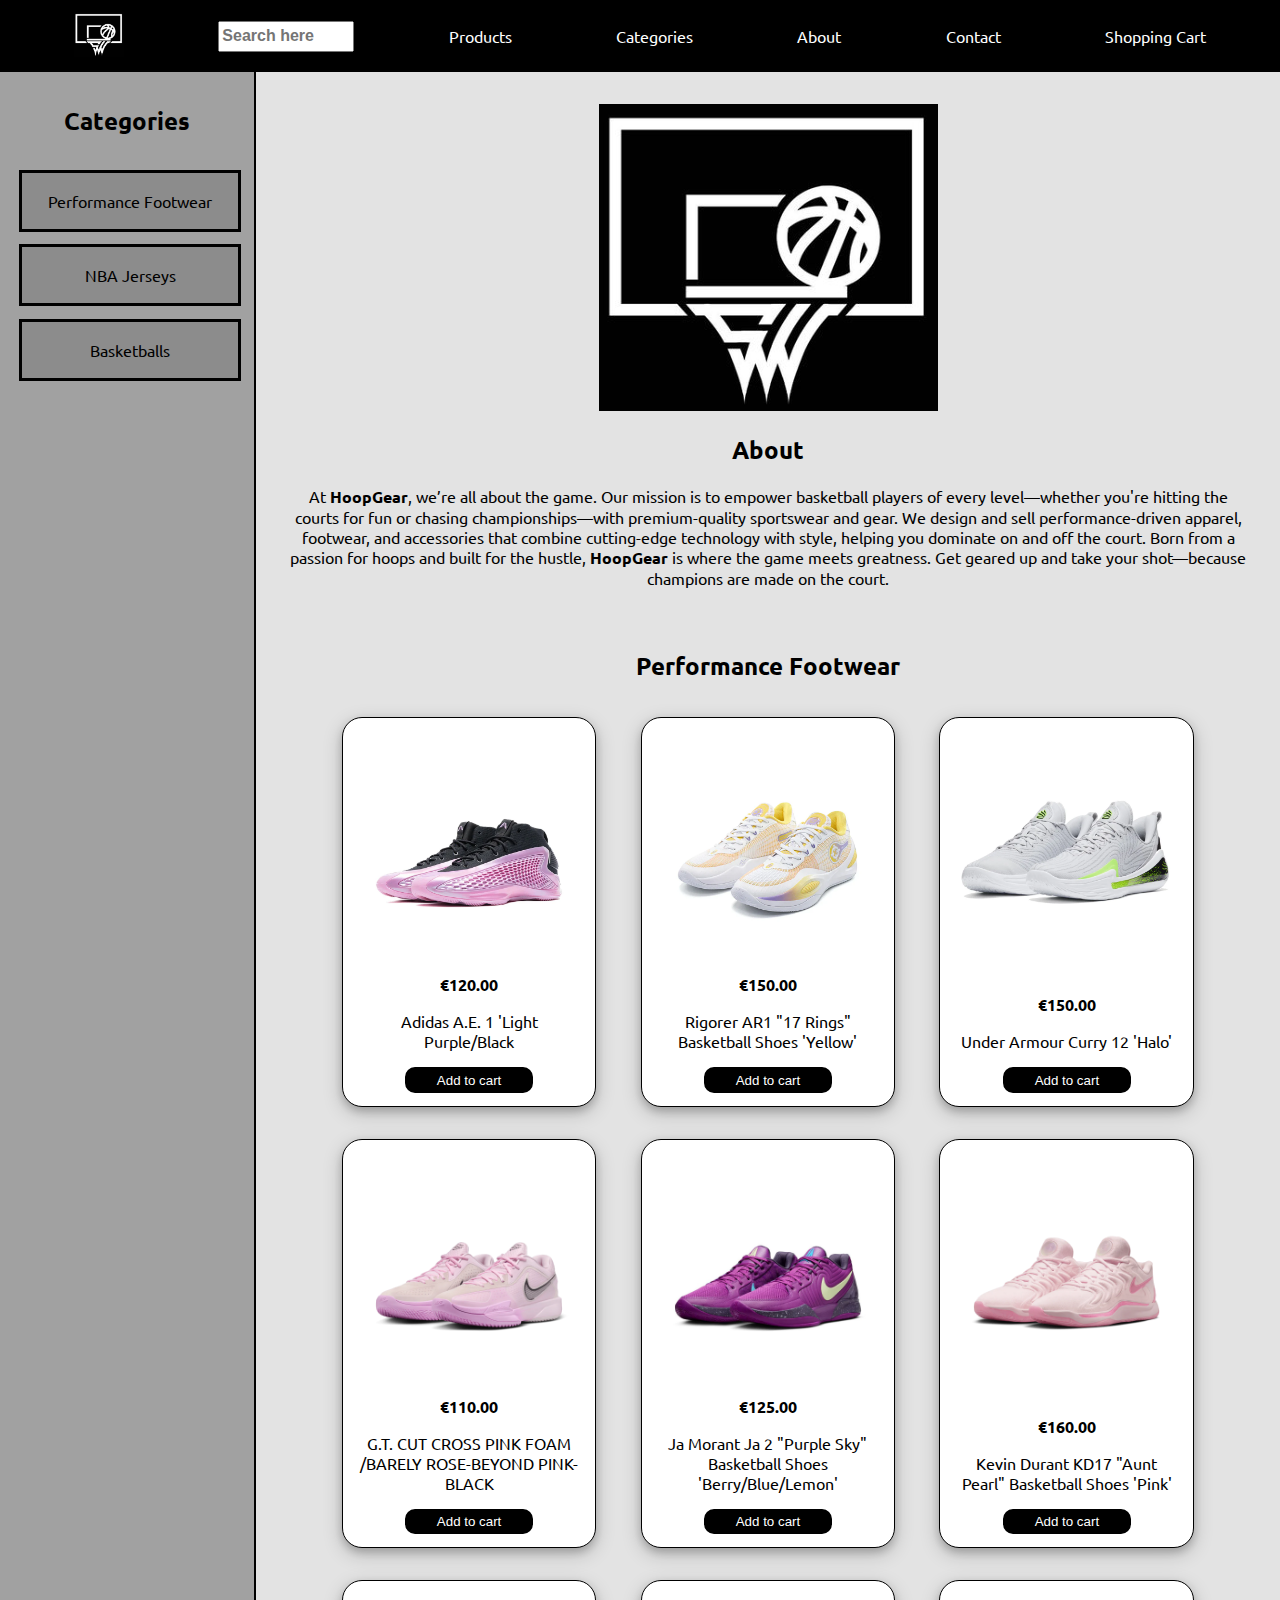
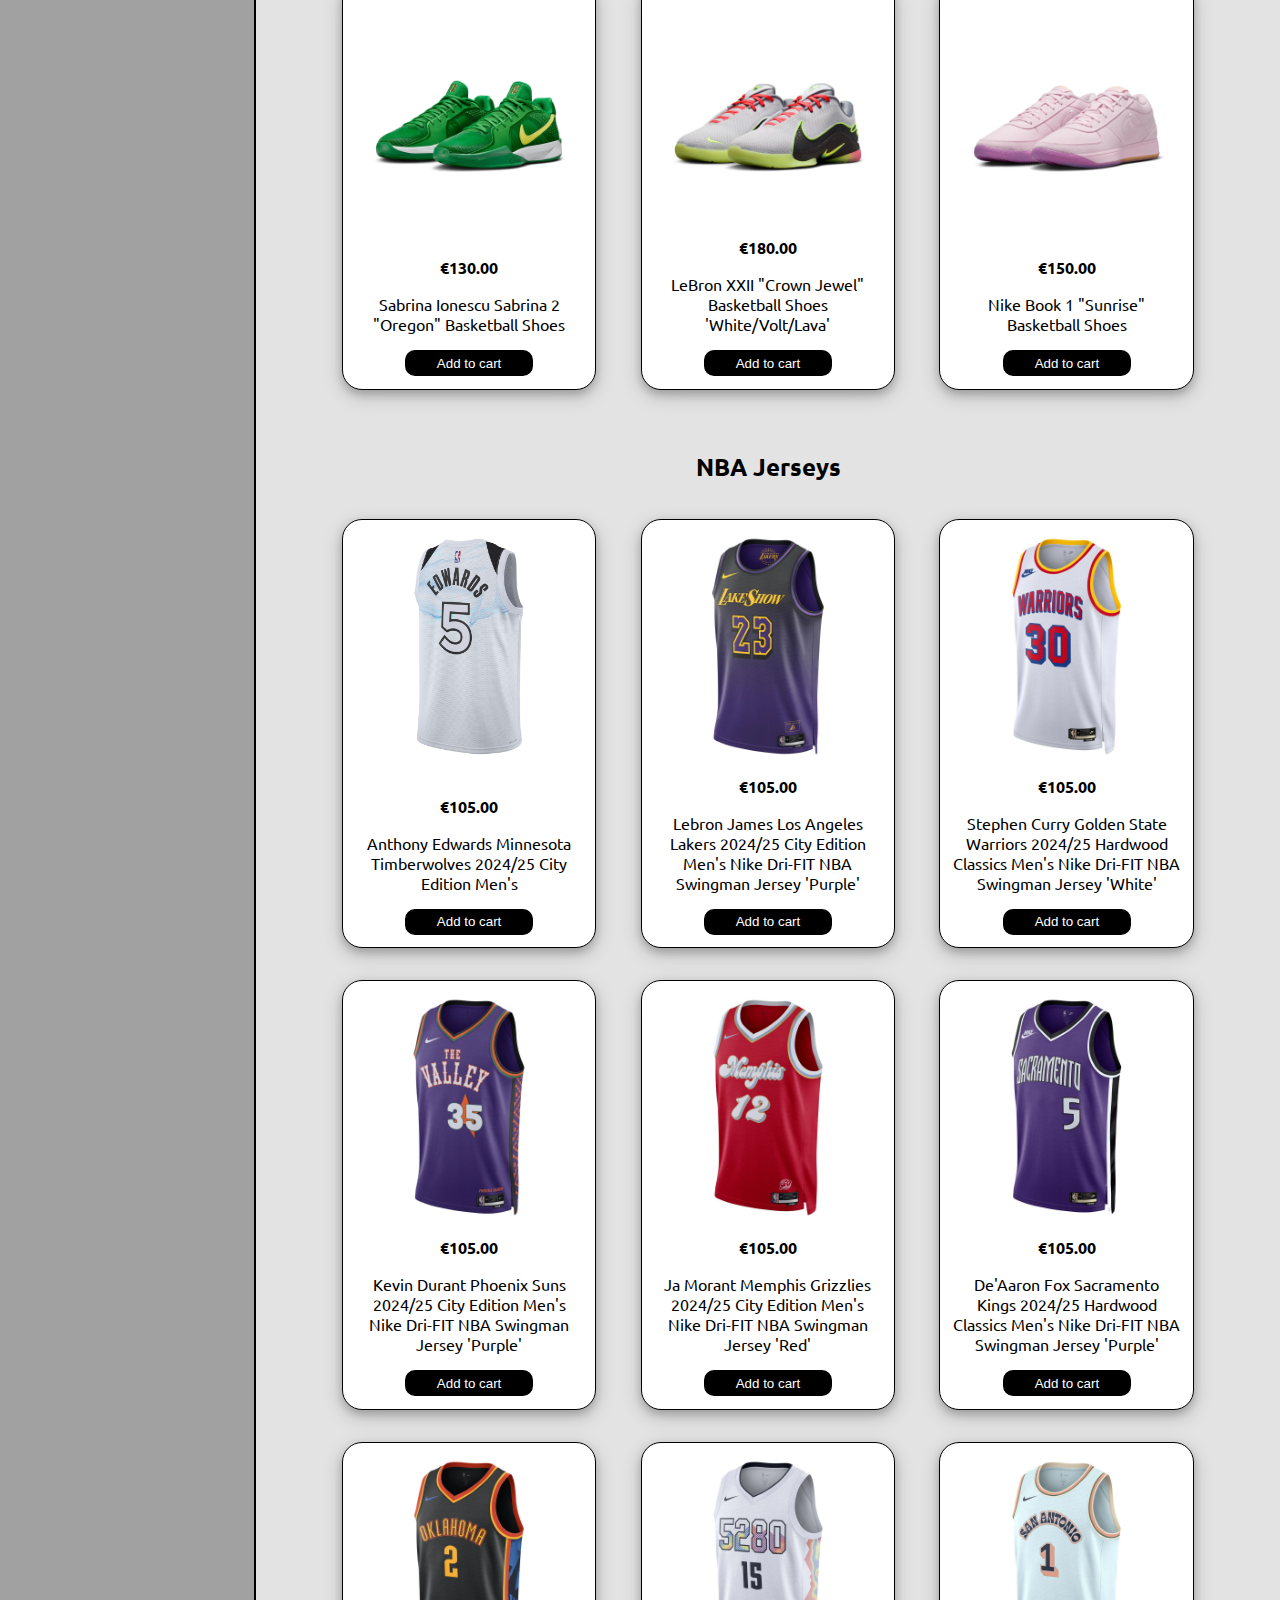
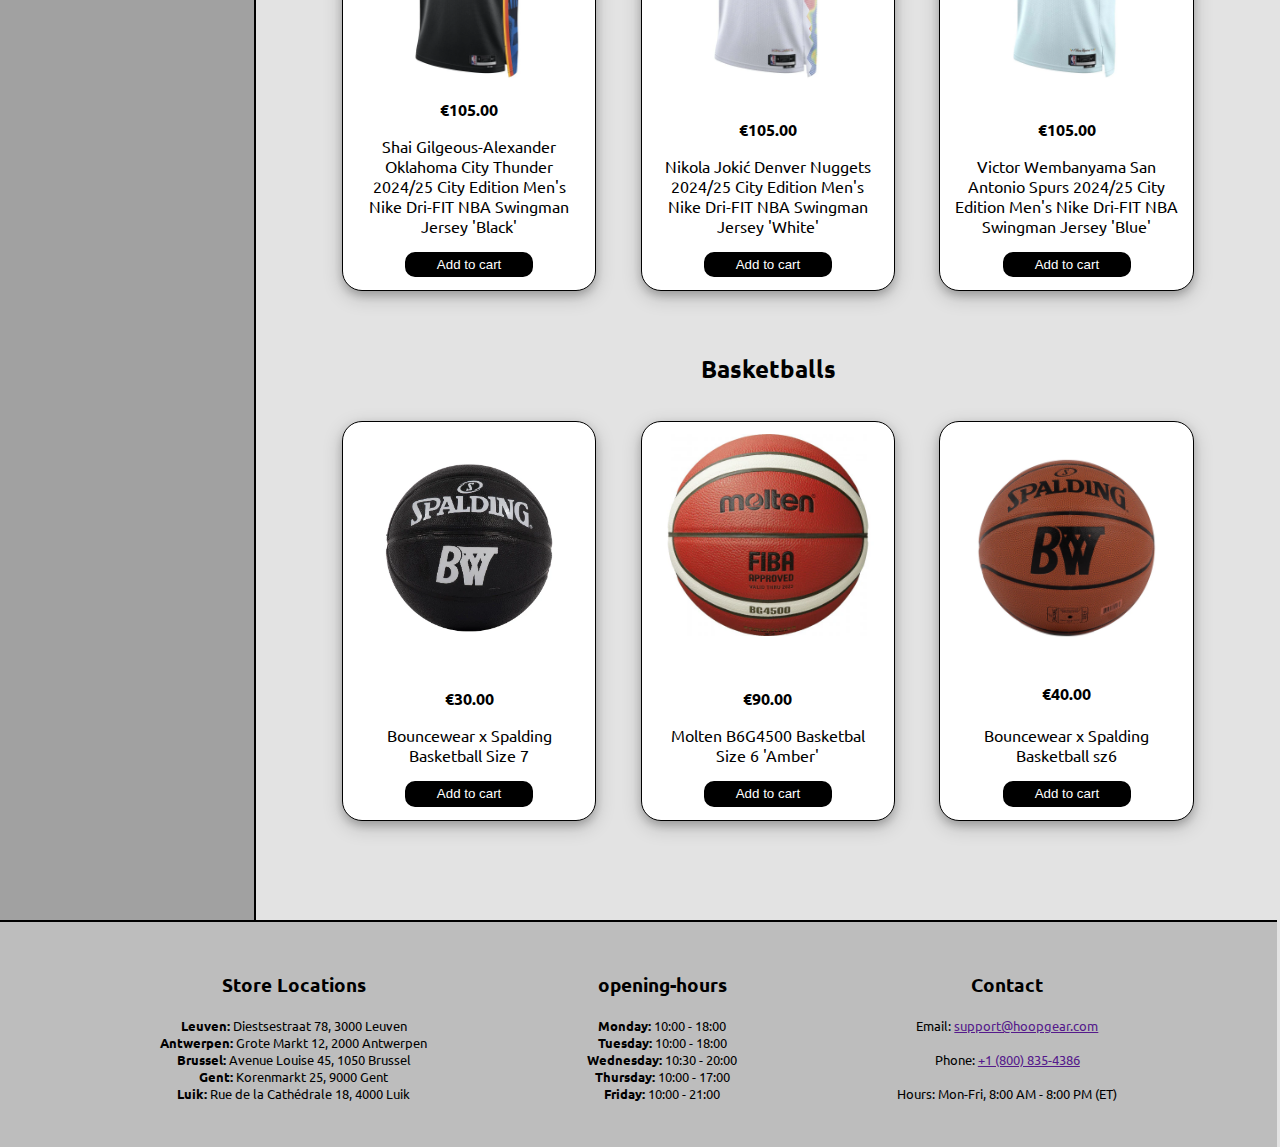
==== commit 8b682b20: "added alot of new products and made a baseline code and css for shopCart.html" ====
--- a/index.html
+++ b/index.html
@@ -43,13 +43,19 @@
           <div class="flexbox-sidebar">
             <h2>Categories</h2>
             <div class="categorieLink">
-              <a href="#shoes">Performance Footwear</a>
+              <a href="#shoes">
+                <div class="link-button">Performance Footwear</div>
+              </a>
             </div>
             <div class="categorieLink">
-              <a href="#jerseys">NBA Jerseys</a>
+              <a href="#jerseys">
+                <div class="link-button">NBA Jerseys</div>
+              </a>
             </div>
             <div class="categorieLink">
-              <a href="#basketballs">Basketballs</a>
+              <a href="#basketballs">
+                <div class="link-button">Basketballs</div>
+              </a>
             </div>
           </div>
         </section>
@@ -79,7 +85,7 @@
                   <img src="fotos/AE1.webp" alt="Anthony Edwards 1s" />
                   <div class="card-description">
                     <p><b>€120.00</b></p>
-                    <p>Adidas A.E. 1 'Light Purple/Black'</p>
+                    <p>Adidas A.E. 1 'Light Purple/Black</p>
                     <button class="addCart">Add to cart</button>
                   </div>
                 </div>
@@ -101,6 +107,62 @@
                     <button class="addCart">Add to cart</button>
                   </div>
                 </div>
+
+                <div class="card">
+                  <img src="fotos/gtCuttCross.webp" alt="GT Cutt Cross" />
+                  <div class="card-description">
+                    <p><b>€110.00</b></p>
+                    <p>G.T. CUT CROSS PINK FOAM /BARELY ROSE-BEYOND PINK-BLACK</p>
+                    <button class="addCart">Add to cart</button>
+                  </div>
+                </div>
+
+                <div class="card">
+                  <img src="fotos/Ja2.webp" alt="JA 2s" />
+                  <div class="card-description">
+                    <p><b>€125.00</b></p>
+                    <p>Ja Morant Ja 2 "Purple Sky" Basketball Shoes 'Berry/Blue/Lemon'</p>
+                    <button class="addCart">Add to cart</button>
+                  </div>
+                </div>
+
+                <div class="card">
+                  <img src="fotos/KD17.webp" alt="KD 17" />
+                  <div class="card-description">
+                    <p><b>€160.00</b></p>
+                    <p>Kevin Durant KD17 "Aunt Pearl" Basketball Shoes 'Pink'</p>
+                    <button class="addCart">Add to cart</button>
+                  </div>
+                </div>
+
+                <div class="card">
+                  <img src="fotos/sabrina2.webp" alt="Sabrina 2s" />
+                  <div class="card-description">
+                    <p><b>€130.00</b></p>
+                    <p>Sabrina Ionescu Sabrina 2 "Oregon" Basketball Shoes</p>
+                    <button class="addCart">Add to cart</button>
+                  </div>
+                </div>
+
+                <div class="card">
+                  <img src="fotos/lebron-shoe.webp" alt="lebron21s" />
+                  <div class="card-description">
+                    <p><b>€180.00</b></p>
+                    <p>LeBron XXII "Crown Jewel" Basketball Shoes 'White/Volt/Lava'
+                    </p>
+                    <button class="addCart">Add to cart</button>
+                  </div>
+                </div>
+
+                <div class="card">
+                  <img src="fotos/book-shoe.webp" alt="book 1s" />
+                  <div class="card-description">
+                    <p><b>€150.00</b></p>
+                    <p>Nike Book 1 "Sunrise" Basketball Shoes</p>
+                    <button class="addCart">Add to cart</button>
+                  </div>
+                </div>
+
               </div>
               <div id="jerseys">
                 <h2>NBA Jerseys</h2>
@@ -149,6 +211,61 @@
                       <button class="addCart">Add to cart</button>
                     </div>
                   </div>
+
+                  <div class="card">
+                    <img src="fotos/KD-jersey.webp" alt="KD jersey" />
+                    <div class="card-description">
+                      <p><b>€105.00</b></p>
+                      <p>Kevin Durant Phoenix Suns 2024/25 City Edition Men's Nike Dri-FIT NBA Swingman Jersey 'Purple'</p>
+                      <button class="addCart">Add to cart</button>
+                    </div>
+                  </div>
+
+                  <div class="card">
+                    <img src="fotos/ja-jersey.webp" alt="JA jersey" />
+                    <div class="card-description">
+                      <p><b>€105.00</b></p>
+                      <p>Ja Morant Memphis Grizzlies 2024/25 City Edition Men's Nike Dri-FIT NBA Swingman Jersey 'Red'</p>
+                      <button class="addCart">Add to cart</button>
+                    </div>
+                  </div>
+
+                  <div class="card">
+                    <img src="fotos/fox-jersey.webp" alt="dfox jersey" />
+                    <div class="card-description">
+                      <p><b>€105.00</b></p>
+                      <p>De'Aaron Fox Sacramento Kings 2024/25 Hardwood Classics Men's Nike Dri-FIT NBA Swingman Jersey 'Purple'</p>
+                      <button class="addCart">Add to cart</button>
+                    </div>
+                  </div>
+
+                  <div class="card">
+                    <img src="fotos/sga-jersey.webp" alt="SGA jersey" />
+                    <div class="card-description">
+                      <p><b>€105.00</b></p>
+                      <p>Shai Gilgeous-Alexander Oklahoma City Thunder 2024/25 City Edition Men's Nike Dri-FIT NBA Swingman Jersey 'Black'</p>
+                      <button class="addCart">Add to cart</button>
+                    </div>
+                  </div>
+
+                  <div class="card">
+                    <img src="fotos/jokic-jersey.webp" alt="jokic jersey" />
+                    <div class="card-description">
+                      <p><b>€105.00</b></p>
+                      <p>Nikola Jokić Denver Nuggets 2024/25 City Edition Men's Nike Dri-FIT NBA Swingman Jersey 'White'</p>
+                      <button class="addCart">Add to cart</button>
+                    </div>
+                  </div>
+                  
+                  <div class="card">
+                    <img src="fotos/wemby-jersey.webp" alt="wembanyama jersey" />
+                    <div class="card-description">
+                      <p><b>€105.00</b></p>
+                      <p>Victor Wembanyama San Antonio Spurs 2024/25 City Edition Men's Nike Dri-FIT NBA Swingman Jersey 'Blue'</p>
+                      <button class="addCart">Add to cart</button>
+                    </div>
+                  </div>
+
                 </div>
               </div>
             </div>
@@ -215,10 +332,9 @@
       <div class="contact">
         <section id="contact">
           <h3>Contact</h3>
-          <h5>How to contact us</h5>
           <p>
-            Email: <a href="">support@hoopgear.com</a> <br />Phone:
-            <a href="">+1 (800) 835-4386</a> <br />Hours: Mon-Fri, 8:00 AM -
+            Email: <a href="">support@hoopgear.com</a> <br/><br>Phone:
+            <a href="">+1 (800) 835-4386</a> <br /><br>Hours: Mon-Fri, 8:00 AM -
             8:00 PM (ET)
           </p>
         </section>
--- a/css/style.css
+++ b/css/style.css
@@ -24,7 +24,7 @@
 }
 
 .navbar a:hover {
-  background-color: hsl(0, 0%, 11%);
+  background-color: hsl(0, 0%, 15%);
   transform: scale(1.05, 1.05);
 }
 .navContainer {
@@ -75,14 +75,15 @@
   text-decoration: none;
   color: black;
 }
-.categorieLink{  
+.link-button{
   background-color: hsl(0, 0%, 55%);
   border: solid black;
   height: 3.5em; 
   align-content: center;
-}
-.categorieLink:hover{  
-  background-color: hsl(0, 0%, 30% );
+  width: 100%;
+}
+.link-button:hover{  
+  background-color: hsl(0, 0%, 60% );
   transform: scale(1.05, 1.05);
   cursor: pointer;
 }
@@ -108,6 +109,7 @@
   box-shadow: 0 4px 8px 0 rgba(0, 0, 0, 0.2), 0 6px 20px 0 rgba(0, 0, 0, 0.19);
   max-width: 300px;
   width: 25%;
+  margin: 1rem;
 }
 .card:hover {
   transform: scale(1.025, 1.025);
@@ -158,16 +160,48 @@
 }
 
 
+/*Shopping Cart*/
+.container-shopCart{
+  display: grid;
+  grid-template-columns: 1fr 30%;
+}
+.flexbox-product{
+  display: grid;
+  grid-template-columns: 20% 40% 10% 1fr;
+  flex: 2 1 auto;
+  gap: 2rem;
+  align-items: center;
+  align-content: center;
+  padding: .5rem;
+}
+.flexbox-product input{
+  width: 50%;
+}
+.products{
+  margin: 2rem;
+  border: solid black 2px;
+}
+.products img{
+  width: 100%;
+  max-width: 150px;
+}
+
+.info{
+  margin: 2rem;
+  border: solid black 2px;
+  padding: .5rem;
+}
+/*footer*/
 footer{
   display: flex;
   justify-content: space-evenly;
   gap: 2rem;
   position: absolute;
   width: 94.8%;
-  background: hsl(0, 0%, 63%);
+  background: hsl(0, 0%, 74%);
   color: black;
   padding: 2rem;  
-  border-top: solid black 2px;
+  border-top: solid hsl(0, 0%, 0%) 2px;
   text-align: center;
 }
 
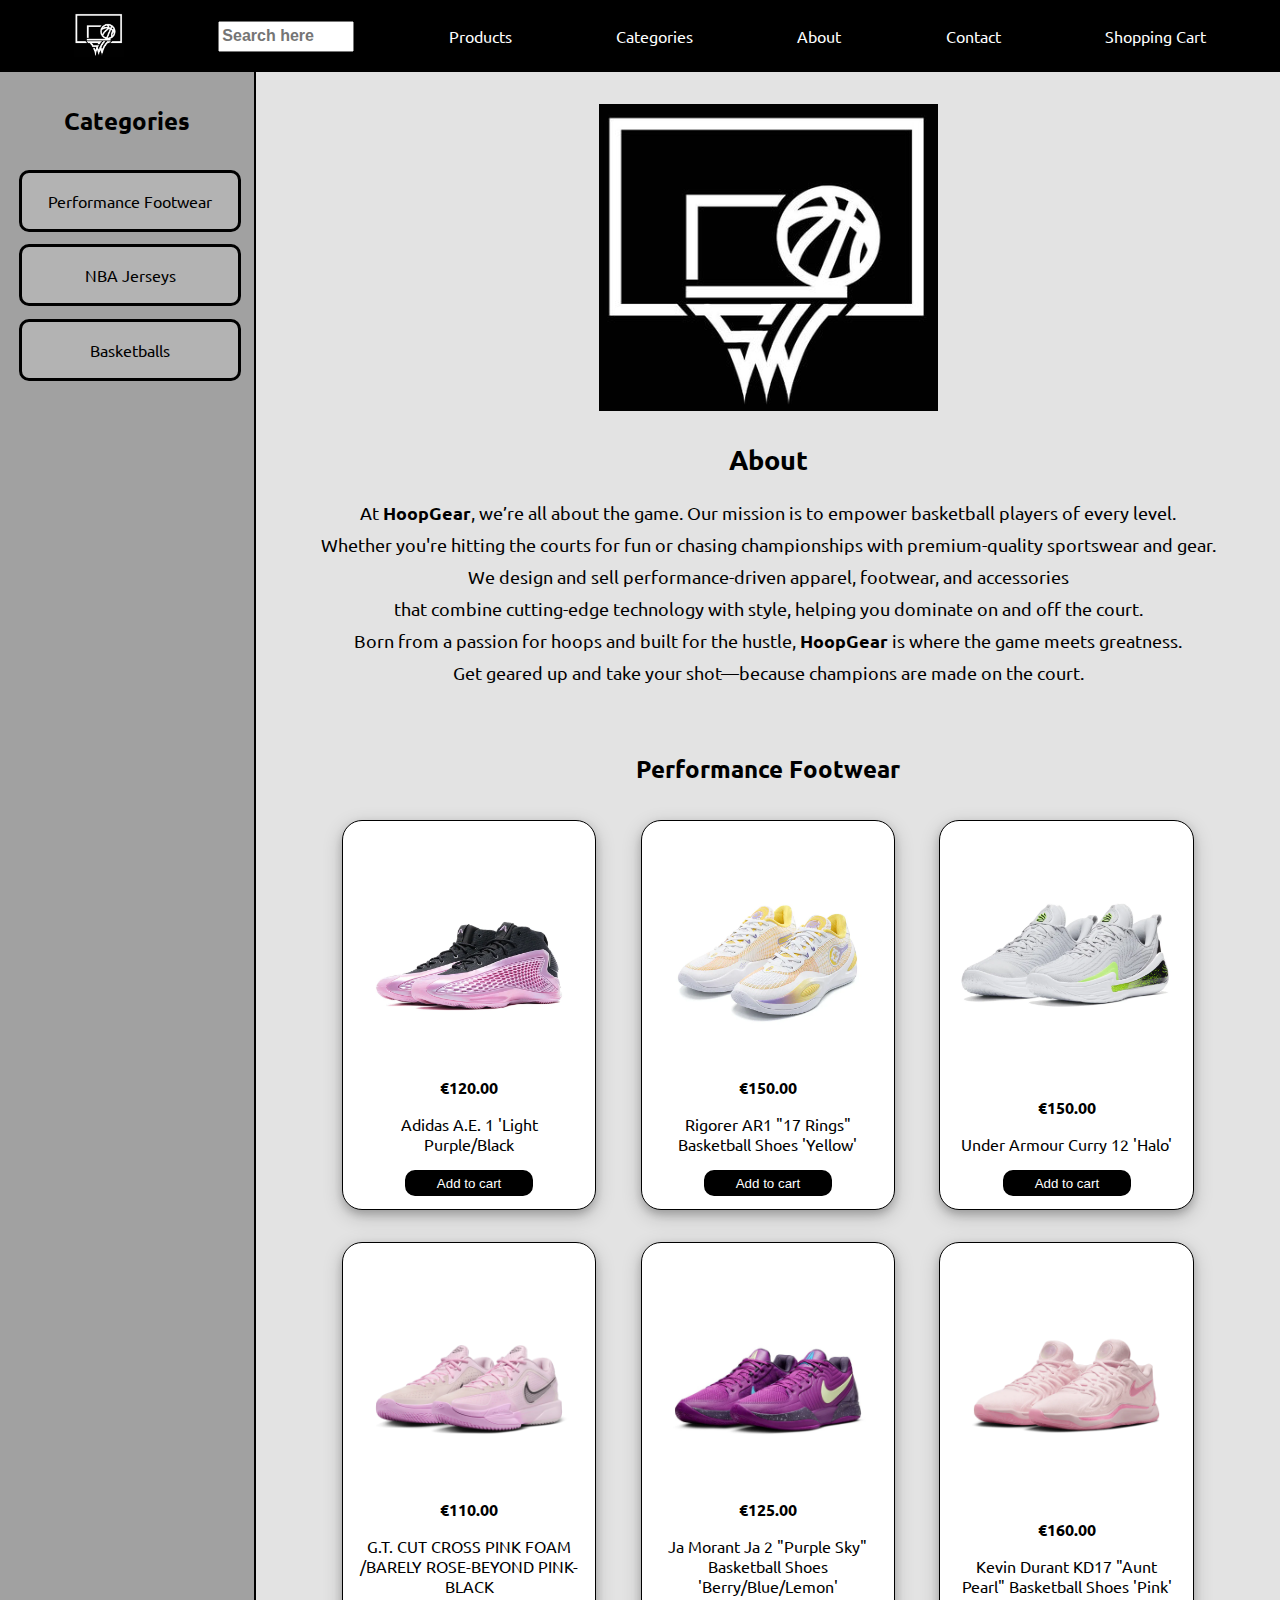
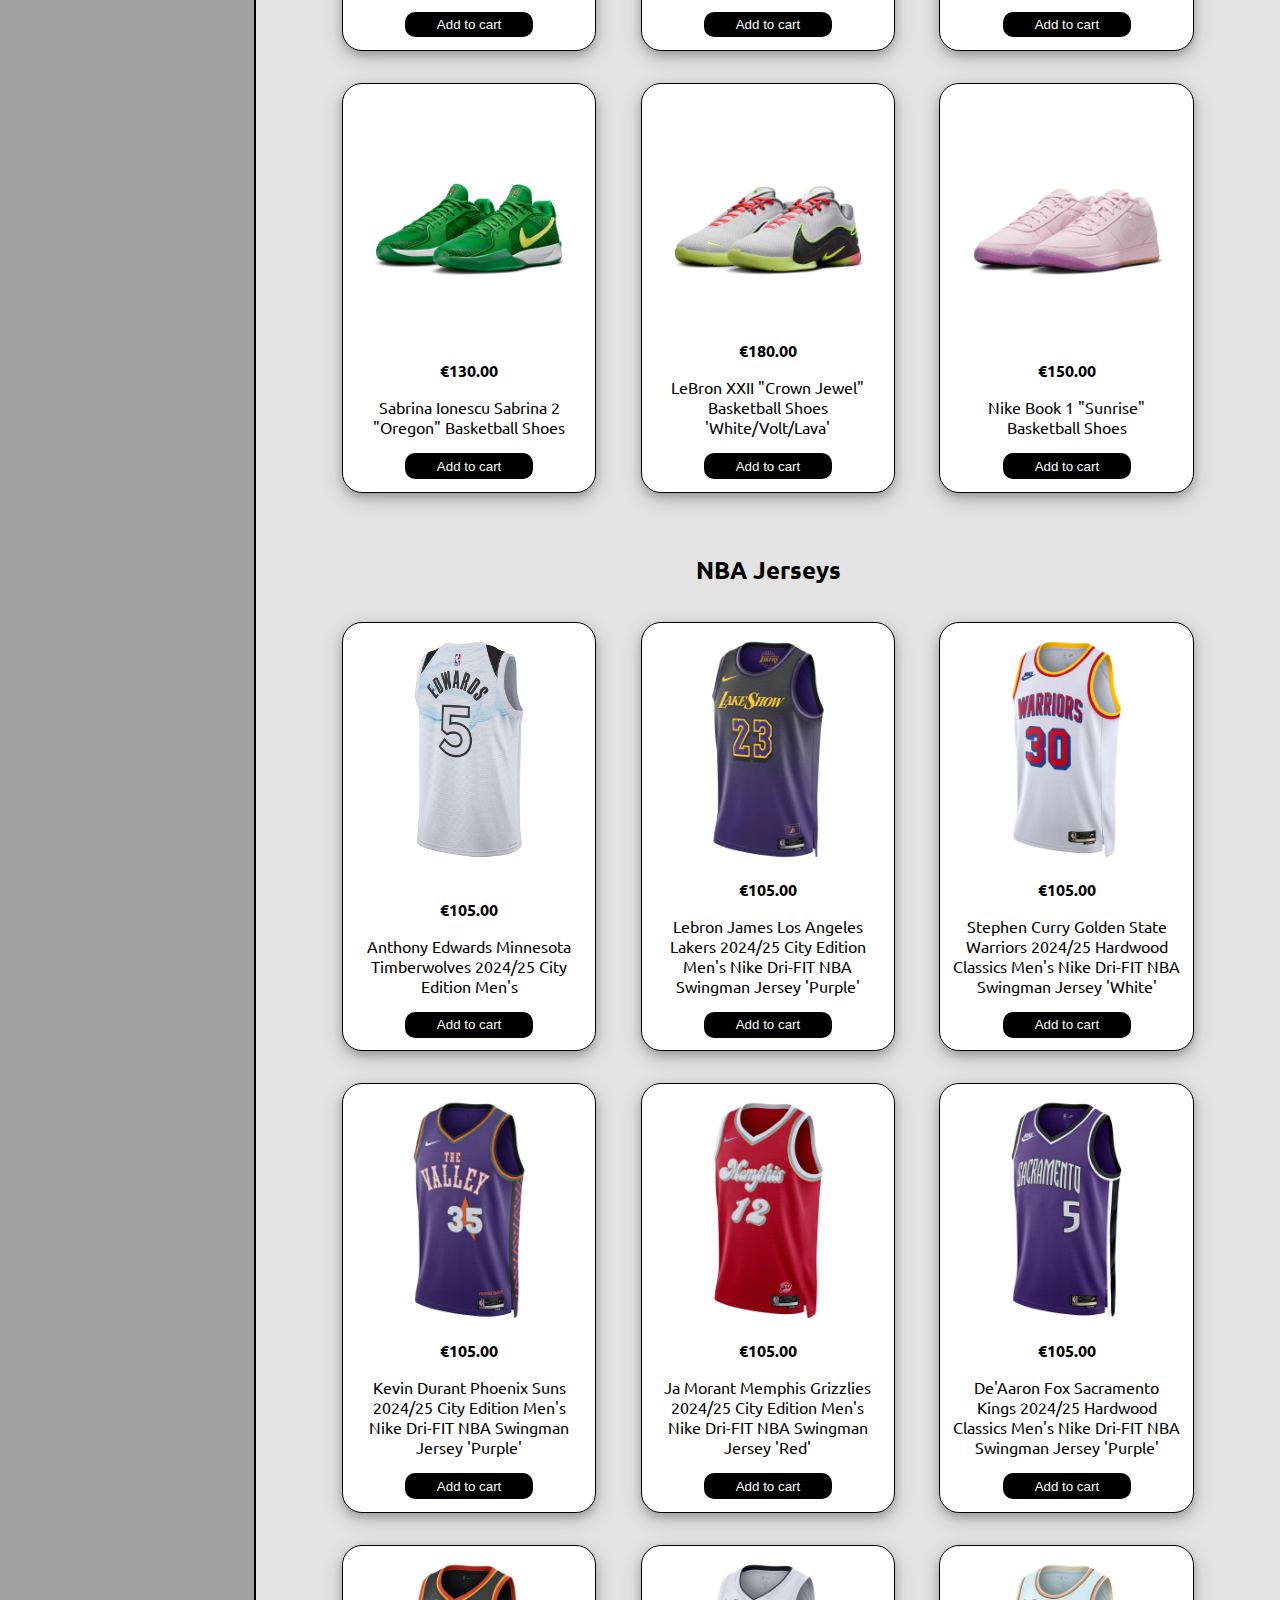
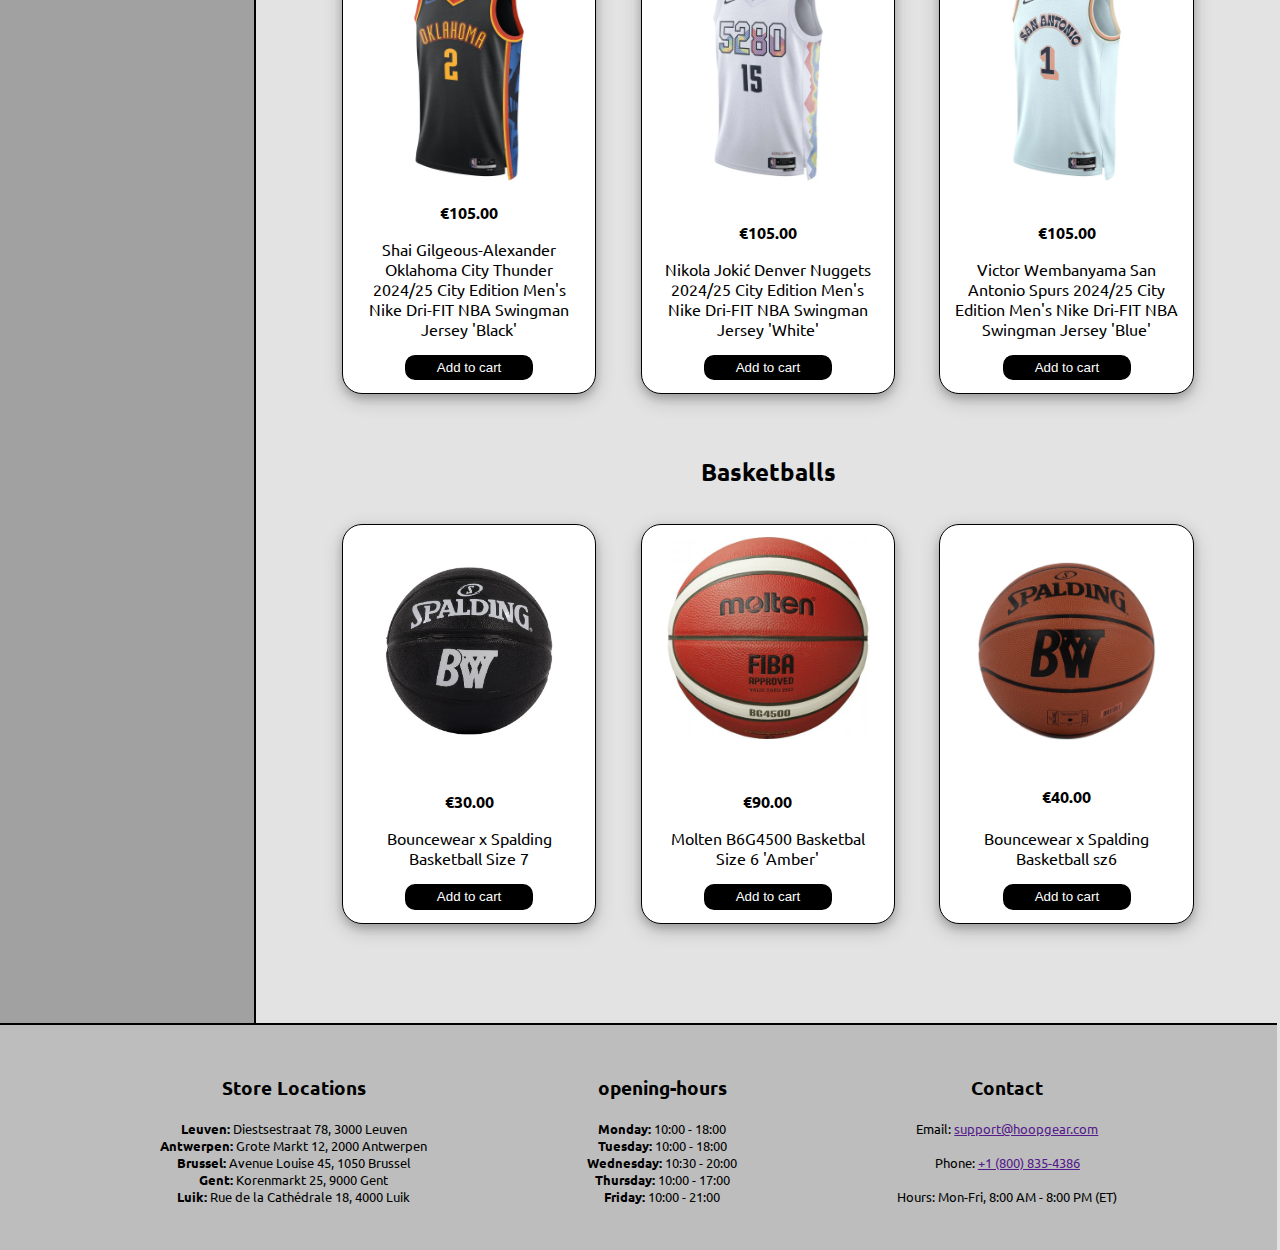
==== commit 6f8ba24c: "realigned about text to make it more visualy pleasing. added some minor visualls to the shopping car" ====
--- a/index.html
+++ b/index.html
@@ -18,7 +18,7 @@
       <section id="home">
         <nav class="navbar">
           <div class="navContainer">
-            <a href="#home">
+            <a href="index.html">
               <img src="fotos/Hoopgear.jpg" alt="HoopGear" class="logo" />
             </a>
             <div class="search">
@@ -67,13 +67,13 @@
             <h2>About</h2>
             <p>
               At <b>HoopGear</b>, we’re all about the game. Our mission is to
-              empower basketball players of every level—whether you're hitting
-              the courts for fun or chasing championships—with premium-quality
-              sportswear and gear. We design and sell performance-driven
-              apparel, footwear, and accessories that combine cutting-edge
-              technology with style, helping you dominate on and off the court.
+              empower basketball players of every level. <br> Whether you're hitting
+              the courts for fun or chasing championships with premium-quality
+              sportswear and gear. <br>We design and sell performance-driven
+              apparel, footwear, and accessories <br>that combine cutting-edge
+              technology with style, helping you dominate on and off the court. <br>
               Born from a passion for hoops and built for the hustle,
-              <b>HoopGear</b> is where the game meets greatness. Get geared up
+              <b>HoopGear</b> is where the game meets greatness. <br>Get geared up
               and take your shot—because champions are made on the court.
             </p>
           </section>
--- a/css/style.css
+++ b/css/style.css
@@ -76,14 +76,15 @@
   color: black;
 }
 .link-button{
-  background-color: hsl(0, 0%, 55%);
+  background-color: hsl(0, 0%, 70%);
   border: solid black;
+  border-radius: 10px;
   height: 3.5em; 
   align-content: center;
   width: 100%;
 }
 .link-button:hover{  
-  background-color: hsl(0, 0%, 60% );
+  background-color: hsl(0, 0%, 75%);
   transform: scale(1.05, 1.05);
   cursor: pointer;
 }
@@ -92,6 +93,10 @@
 .main-content{
   text-align: center;
   padding: 2rem;
+}
+#about{
+  line-height: 2rem;
+  font-size: 2ch;
 }
 /*Products*/
 #products {
@@ -105,14 +110,13 @@
   flex-direction: column;
   justify-content: space-between;
   border-radius: 20px;
-  text-align: center;
   box-shadow: 0 4px 8px 0 rgba(0, 0, 0, 0.2), 0 6px 20px 0 rgba(0, 0, 0, 0.19);
   max-width: 300px;
   width: 25%;
   margin: 1rem;
 }
 .card:hover {
-  transform: scale(1.025, 1.025);
+  transform: scale(1.0125, 1.0125);
   cursor: pointer;
 }
 .card img {
@@ -171,8 +175,11 @@
   flex: 2 1 auto;
   gap: 2rem;
   align-items: center;
-  align-content: center;
+  text-align: center;
   padding: .5rem;
+}
+.flexbox-product:not(:last-child){
+  border-bottom: solid black 2px;
 }
 .flexbox-product input{
   width: 50%;
